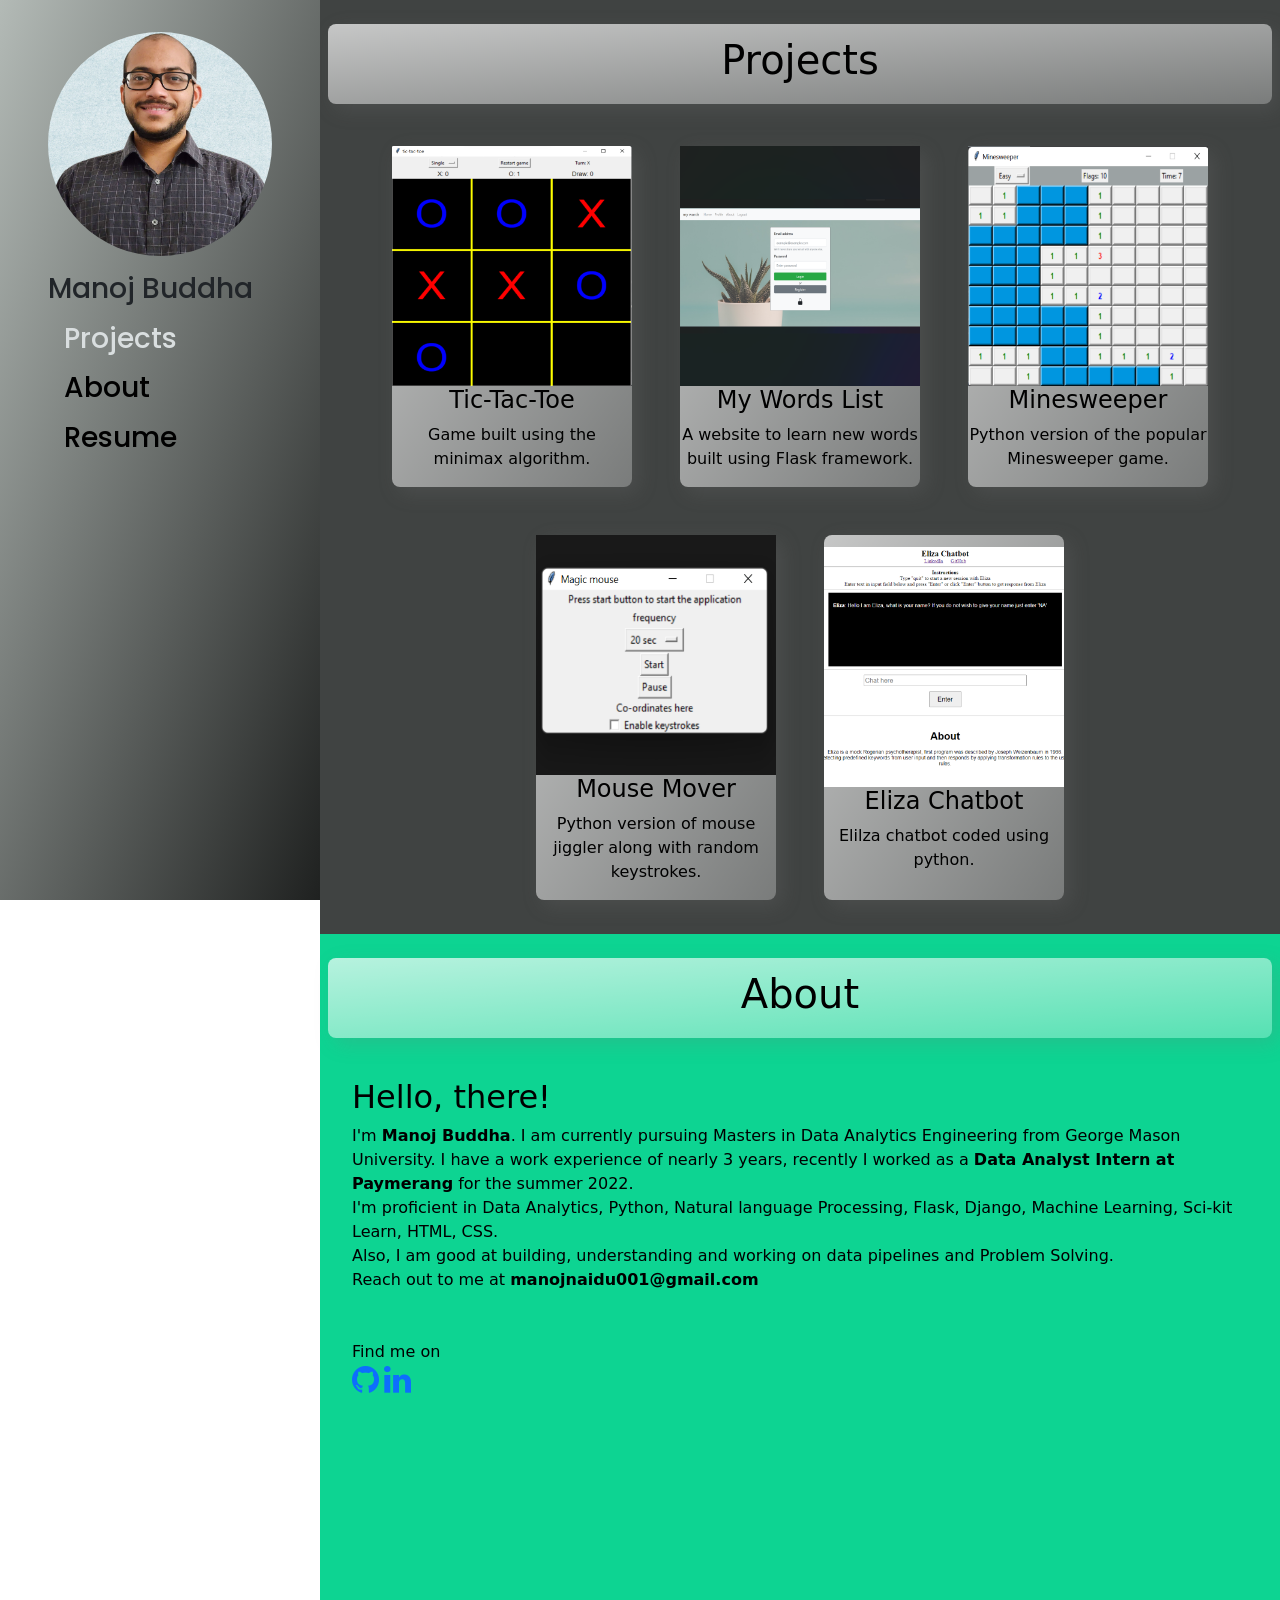
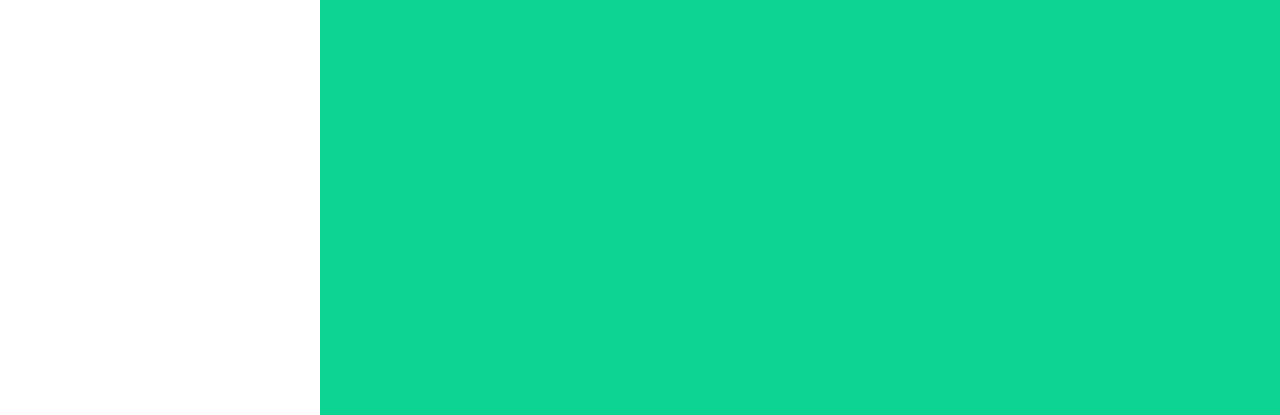
==== index.html @ 55d504f5 "Update index.html" ====
<!doctype html>
<html lang="en">
  <head>
    <title>Manoj Buddha</title>
    <meta charset="utf-8">
    <meta name="viewport" content="width=device-width, initial-scale=1">

    <link rel="preconnect" href="https://fonts.gstatic.com">
    <link href="https://fonts.googleapis.com/css2?family=Poppins:wght@400;500;600&display=swap" rel="stylesheet">
    <link rel="stylesheet" href="https://stackpath.bootstrapcdn.com/font-awesome/4.7.0/css/font-awesome.min.css">



    <!-- Bootstrap CSS -->
    <link href="https://cdn.jsdelivr.net/npm/bootstrap@5.1.3/dist/css/bootstrap.min.css" rel="stylesheet" integrity="sha384-1BmE4kWBq78iYhFldvKuhfTAU6auU8tT94WrHftjDbrCEXSU1oBoqyl2QvZ6jIW3" crossorigin="anonymous">
    <!-- Option 1: Bootstrap Bundle with Popper -->
    <script src="https://cdn.jsdelivr.net/npm/bootstrap@5.1.3/dist/js/bootstrap.bundle.min.js" integrity="sha384-ka7Sk0Gln4gmtz2MlQnikT1wXgYsOg+OMhuP+IlRH9sENBO0LRn5q+8nbTov4+1p" crossorigin="anonymous"></script>
    <link rel="stylesheet" href="style.css">
  </head>
  <body>
    <main>
      

      <div class="user" >

        <ul class="nav flex-column">
          <li class="nav-item">
            <img src="avatar.jpg" alt="avatar">
          </li>
          <h3 class="username">Manoj Buddha</h3>
          <div class="subtitle"></div>

          <li class="nav-item" >
            <a href="#projects"> <h3 class="link active" name="projects">Projects</h3> </a>

          </li>
          <li class="nav-item">
            <a href="#about"><h3 class="link" name="about">About</h3></a>
          </li>
          <li class="nav-item">
            <a href="https://drive.google.com/file/d/124PFzg-_ZNZypRws56PzIjDHzINqFjp-/view?usp=sharing" target="_blank"><h3 class="link" name="resume">Resume</h3></a>
          </li>
        </ul>

          
      </div>


      <div class="info" id="projects">
        <br>
        <div class="heading">
          <h1>Projects</h1>
        </div>
  
        <div class="left">
        <a href="https://github.com/manojbuddha/tic-tac-toe-using-minimax-and-python-tkinter" target="_blank" class="project">
          <img src="tictactoe1.png" class="card-img-top" alt="Tic-Tac-Toe">
          <h4>Tic-Tac-Toe</h4>
          <p>Game built using the minimax algorithm.</p>
          
          
        </a>
        
        <a href="https://mywordslist.pythonanywhere.com/" target="_blank" class="project">
          <img src="mywordslist1.png" class="card-img-top" alt="Tic-Tac-Toe">
          <h4>My Words List</h4>
          <p>A website to learn new words built using Flask framework.</p>
        </a>
        <a href="https://github.com/manojbuddha/minesweeper-using-tkinter" target="_blank" class="project">

          <img src="minesweeper1.png" class="card-img-top" alt="Tic-Tac-Toe">
          <h4>Minesweeper</h4>
          <p>Python version of the popular Minesweeper game.</p>
        </a>
        <a href="https://github.com/manojbuddha/Mousemover" target="_blank" class="project">

          <img src="mousemover1.png" class="card-img-top" alt="Tic-Tac-Toe">
          <h4>Mouse Mover</h4>
          <p>Python version of mouse jiggler along with random keystrokes.</p>
        </a>

        <a href="https://elizachatbot.pythonanywhere.com/" target="_blank" class="project">

          <img src="elizachatbot1.png" class="card-img-top" alt="Tic-Tac-Toe">
          <h4>Eliza Chatbot</h4>
          <p>Elilza chatbot coded using python.</p>
        </a>
        </div>
      </div>

      <div class="about" id="about">
        <br>
        <div class="heading">
          <h1>About</h1>
        </div>

        <div class="tile">

        <h2 class="greeting">Hello, there!</h2>
        <div class="intro">
          I'm <strong class="name">Manoj Buddha</strong>. I am currently pursuing Masters in Data Analytics Engineering from George Mason University. I have a work experience of nearly 3 years, recently I worked as a <strong>Data Analyst Intern at Paymerang</strong> for the summer 2022.
        </div>
        <div class="moreInfo">
          I'm proficient in Data Analytics, Python, Natural language Processing, Flask, Django, Machine Learning, Sci-kit Learn, HTML, CSS.
        </div>
        <div class="moreInfo">
          Also, I am good at building, understanding and working on data pipelines and Problem Solving.
        </div>
        <div class="contact">
          <div class="mail">
            Reach out to me at <strong>manojnaidu001@gmail.com</strong>
          </div>
          <br>
          <br>
          <div class="findme">
            <div>Find me on</div>
            <div class="social">
              <a href="https://github.com/manojbuddha" target="_blank"><i class="fa fa-github fa-2x"></i></a>
              <a href="https://www.linkedin.com/in/manoj-buddha" target="_blank"><i class="fa fa-linkedin fa-2x"></i></a>
            </div>
          </div>
        </div>
        <div class="extra">
        </div>
      </div>
      </div> 
      

    </main>
    <script src="app.js"></script>
  </body>
  
</html>
---- style.css ----
* {
  margin: 0;
  padding: 0;
  box-sizing: border-box;
  }

.main {
  width: 100%;
  float: right;
  
}

html {
  scroll-behavior: smooth;
}

a{

text-decoration: none;
}

.user {
  float: left;
  top: 0%;
  background: linear-gradient(to left top,  #1f2120, #b3bab6);
  min-height: 100vh;
  padding: 1rem 0;
  display:flex;
  flex-direction: column;
  padding: 1rem;
  align-items: center;
  font-family: poppins, sans-serif;
  width: 25%;
  position: fixed;
  
}


.project {

  text-align: center;
  background: linear-gradient(to right bottom, rgba(255,255,255,0.7), rgba(255,255,255,0.3));
  box-shadow: 6px 6px 20px rgba(122, 122, 122, 0.212);
  margin: 1.5rem;
  display: flex;
  align-items: center;
  justify-content: center;
  flex-direction: column;
  border-radius: 0.5rem;
  height: auto;
  width: 15rem;
  min-width: 200px;
  color: #000;
  text-decoration: none;
}

.project:hover {
  transform: scale(1.05);
}


h4 {
  align-items: center;
}


.left {

  display:flex;
  flex-wrap: wrap;
  padding: 10px;
  margin-top: 0%;
  justify-content: center;
  height: 50%;
}

.info {
  float: right;
  display:flex;
  min-height: 100vh;
  flex-direction: row;
  width: 75%;
  background-color: #404342;
  
  flex-wrap: wrap;
}

.user img {
  height: 14rem;
  width: 14rem;
  justify-content: flex-start;
  border-radius: 50%;
  margin-bottom: 1rem;
  margin-top: 1rem;
}

.links {

  display: flex;
  align-items: center;
  flex-direction: column;
  justify-content: center;
}

.link {
  font-size: 25;
  width: 100%;
  color: black;
  padding: 0rem 1rem;
  margin: 0.5rem 0rem;
  cursor: pointer;
  align-items: center;
  border-radius: 0.1rem;
  justify-content: center;
}

.link:hover {
  transform: scale(1.05);
}

.link:hover {
  opacity: 0.5;
}

.link.active {
  color: rgb(217, 222, 223);
} 

.heading{
  text-align: center;
  
  background: linear-gradient(to right bottom, rgba(255,255,255,0.7), rgba(255,255,255,0.3));
  box-shadow: 6px 6px 20px rgba(122, 122, 122, 0.212);
  margin: 0.5rem;
  display: flex;
  align-items: center;
  justify-content: center;
  
  border-radius: 0.5rem;
  height: 5rem;
  width: 100%;
  min-width: 200px;
  color: #000;
  text-decoration: none;
  margin-top: 0%;
}

.tile {
  text-align: left;

  margin: 2rem;
   
  
  color: #000;
  text-decoration: none;
}

.about {
  float: right;
  display:flex;
  min-height: 50vh;
  flex-direction: row;
  width: 75%;
  background-color: #0dd492;

  flex-wrap: wrap;
}

.extra {
  float: right;
  display:flex;
  min-height: 26vh;
  flex-direction: row;
  width: 75%;
  background-color: #0dd492;

  flex-wrap: wrap;
}
.social i:hover {
  transform: scale(1.2);
}

@media only screen and (min-height: 600px) {
  .extra {

    min-height: 65vh;
      
  }

}



@media (max-width: 950px) {

  .user {
    float: none;
    position: sticky;


    top: 0%;
    background: linear-gradient(to left top,  #1f2120, #b3bab6);
    min-height: 10vh;
    padding: 1rem 0;
    display:flex;
    flex-direction: column;
    padding: 1rem;
    align-items: center;
    font-family: poppins, sans-serif;
    width: 100%;

  }
  .info {
    padding-top: 100px;
    float:none;
    position: relative;


    display:flex;
    min-height: 100vh;
    flex-direction: row;
    width: 100%;
    background-color: #404342;
    
    flex-wrap: wrap;
  }
  .about {
      float:none;
      position: relative;

      display:flex;
      min-height: 50vh;
      flex-direction: row;
      width: 100%;
      background-color: #0dd492;
    
      flex-wrap: wrap;
  }

  
.main {
  top: 20%;
  width: 100%;
  float: right;
  
}
}
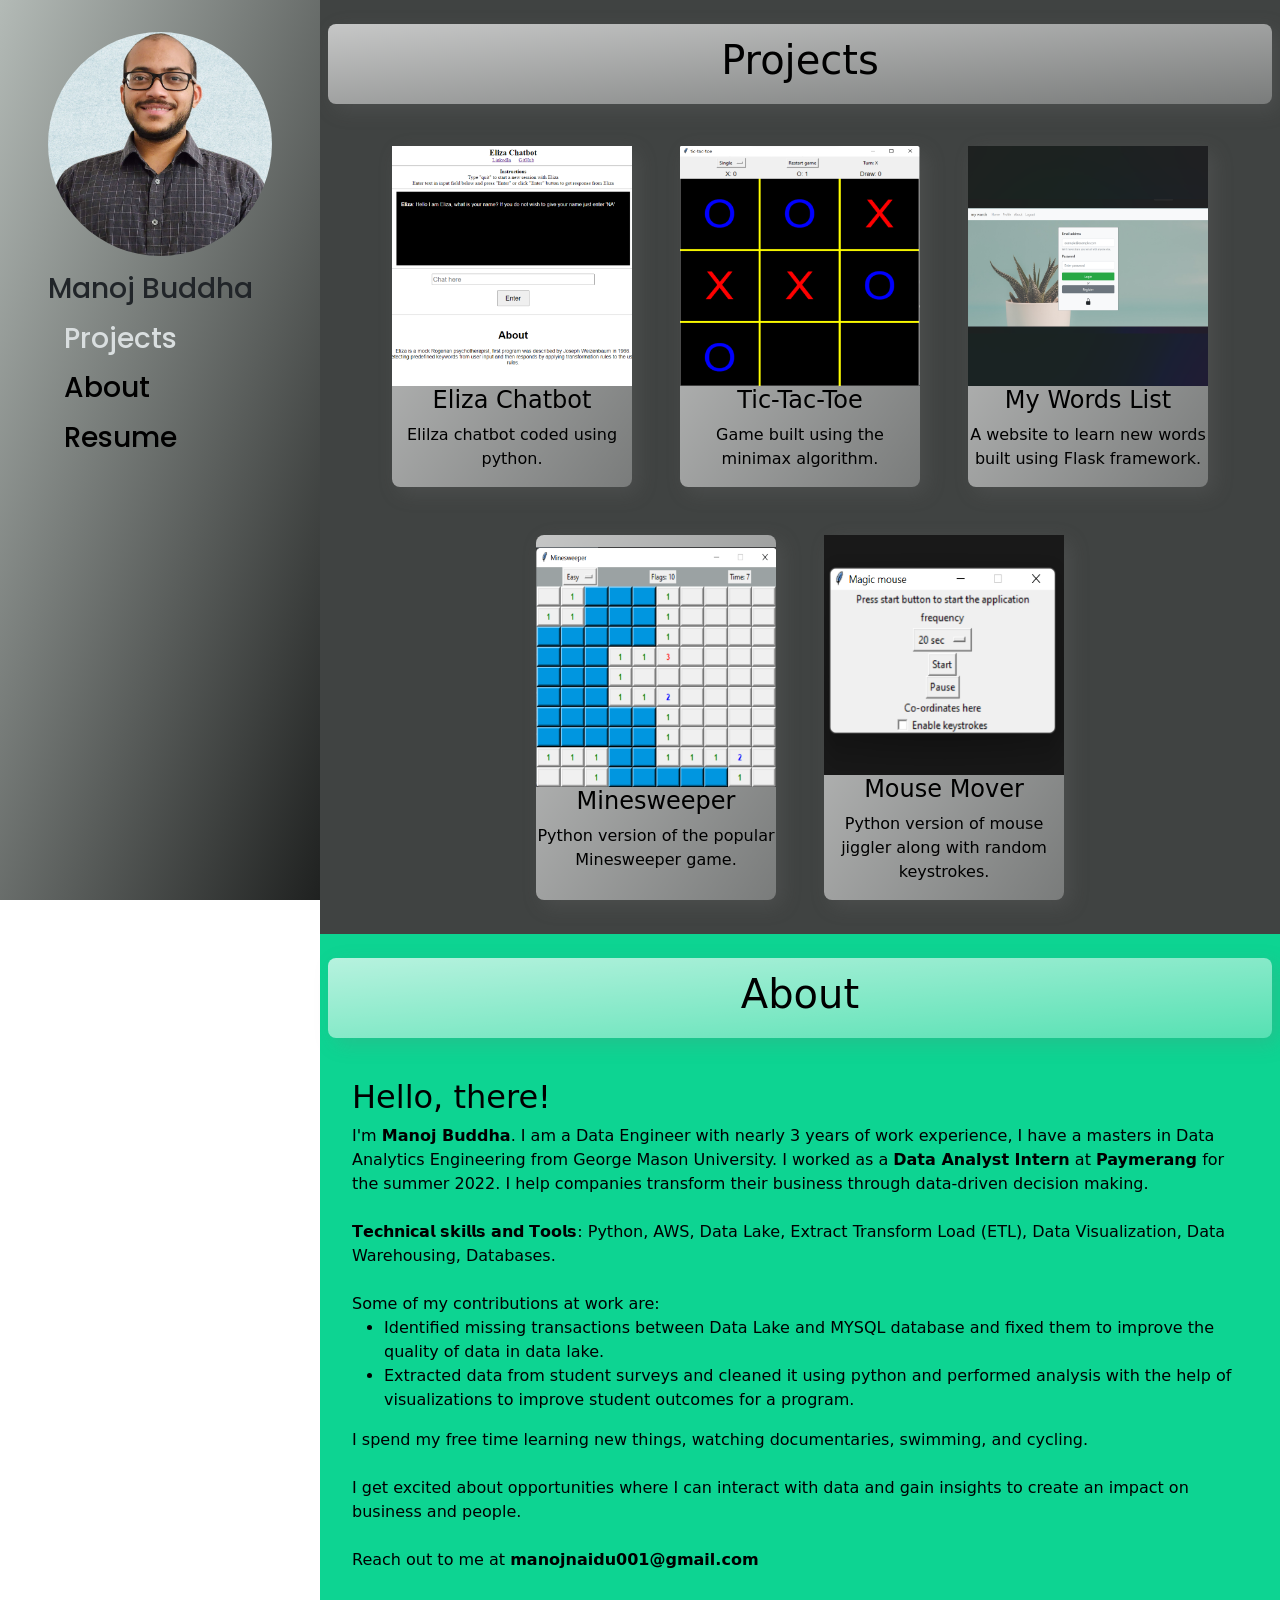
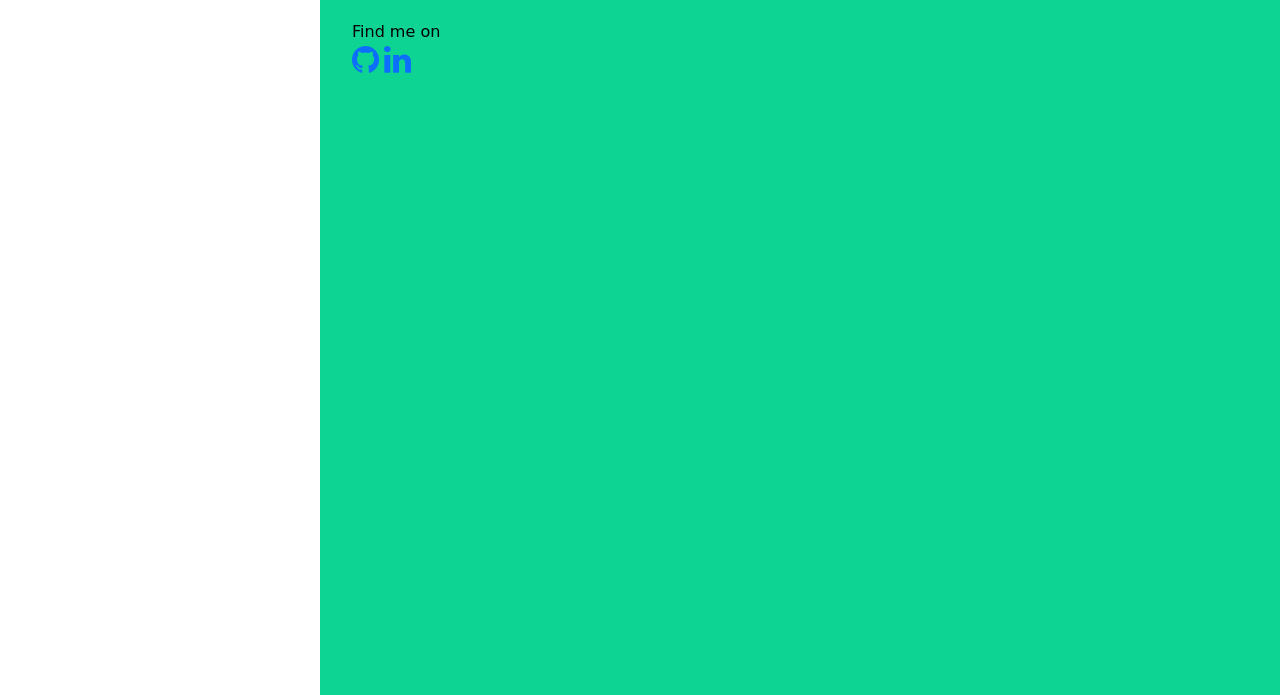
==== commit 066398ab: "Changes in about section" ====
--- a/index.html
+++ b/index.html
@@ -38,7 +38,7 @@
             <a href="#about"><h3 class="link" name="about">About</h3></a>
           </li>
           <li class="nav-item">
-            <a href="https://drive.google.com/file/d/124PFzg-_ZNZypRws56PzIjDHzINqFjp-/view?usp=sharing" target="_blank"><h3 class="link" name="resume">Resume</h3></a>
+            <a href="https://drive.google.com/file/d/1Ddr2Ic1hYQpEdYEy4AD612TrBAZFrdj7/view?usp=sharing" target="_blank"><h3 class="link" name="resume">Resume</h3></a>
           </li>
         </ul>
 
@@ -53,6 +53,14 @@
         </div>
   
         <div class="left">
+
+        <a href="https://elizachatbot.pythonanywhere.com/" target="_blank" class="project">
+
+          <img src="elizachatbot1.png" class="card-img-top" alt="Tic-Tac-Toe">
+          <h4>Eliza Chatbot</h4>
+          <p>Elilza chatbot coded using python.</p>
+        </a>
+
         <a href="https://github.com/manojbuddha/tic-tac-toe-using-minimax-and-python-tkinter" target="_blank" class="project">
           <img src="tictactoe1.png" class="card-img-top" alt="Tic-Tac-Toe">
           <h4>Tic-Tac-Toe</h4>
@@ -79,12 +87,7 @@
           <p>Python version of mouse jiggler along with random keystrokes.</p>
         </a>
 
-        <a href="https://elizachatbot.pythonanywhere.com/" target="_blank" class="project">
 
-          <img src="elizachatbot1.png" class="card-img-top" alt="Tic-Tac-Toe">
-          <h4>Eliza Chatbot</h4>
-          <p>Elilza chatbot coded using python.</p>
-        </a>
         </div>
       </div>
 
@@ -98,13 +101,26 @@
 
         <h2 class="greeting">Hello, there!</h2>
         <div class="intro">
-          I'm <strong class="name">Manoj Buddha</strong>. I am currently pursuing Masters in Data Analytics Engineering from George Mason University. I have a work experience of nearly 3 years, recently I worked as a <strong>Data Analyst Intern at Paymerang</strong> for the summer 2022.
+          I'm <strong class="name">Manoj Buddha</strong>. I am a Data Engineer with nearly 3 years of work experience, I have a masters in Data Analytics Engineering from George Mason University. I worked as a <strong>Data Analyst Intern</strong> at <strong>Paymerang</strong> for the summer 2022. I help companies transform their business through data-driven decision making.
+        </div>
+<br>
+        <div class="moreInfo">
+𝗧𝗲𝗰𝗵𝗻𝗶𝗰𝗮𝗹 𝘀𝗸𝗶𝗹𝗹𝘀 𝗮𝗻𝗱 𝗧𝗼𝗼𝗹𝘀: Python, AWS, Data Lake, Extract Transform Load (ETL), Data Visualization, Data Warehousing, Databases.
         </div>
         <div class="moreInfo">
-          I'm proficient in Data Analytics, Python, Natural language Processing, Flask, Django, Machine Learning, Sci-kit Learn, HTML, CSS.
-        </div>
-        <div class="moreInfo">
-          Also, I am good at building, understanding and working on data pipelines and Problem Solving.
+<br>
+Some of my contributions at work are:
+<ul>
+<li> Identified missing transactions between Data Lake and MYSQL database and fixed them to improve the quality of data in data lake.</li>
+<li> Extracted data from student surveys and cleaned it using python and performed analysis with the help of visualizations to improve student outcomes for a program.</li>
+</ul>
+
+I spend my free time learning new things, watching documentaries, swimming, and cycling.
+<br>
+<br>
+I get excited about opportunities where I can interact with data and gain insights to create an impact on business and people.
+<br>
+<br>
         </div>
         <div class="contact">
           <div class="mail">
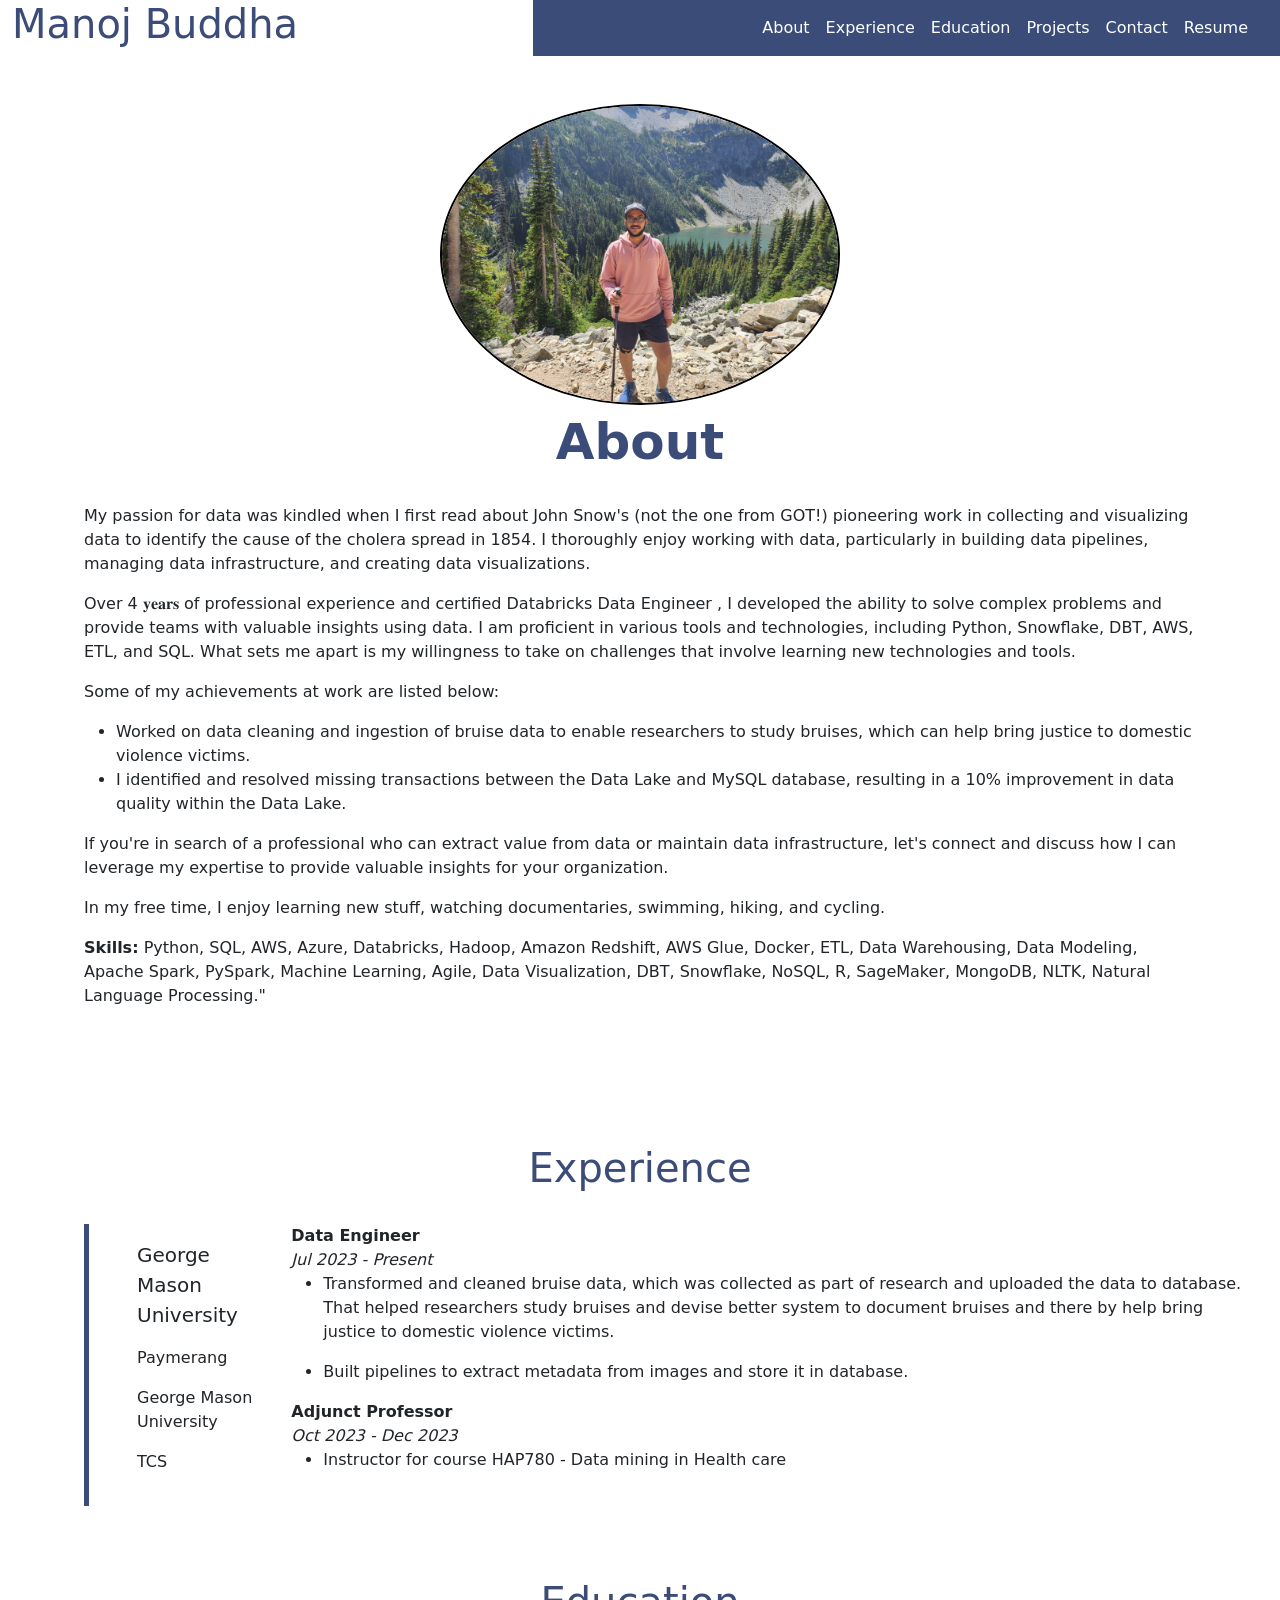
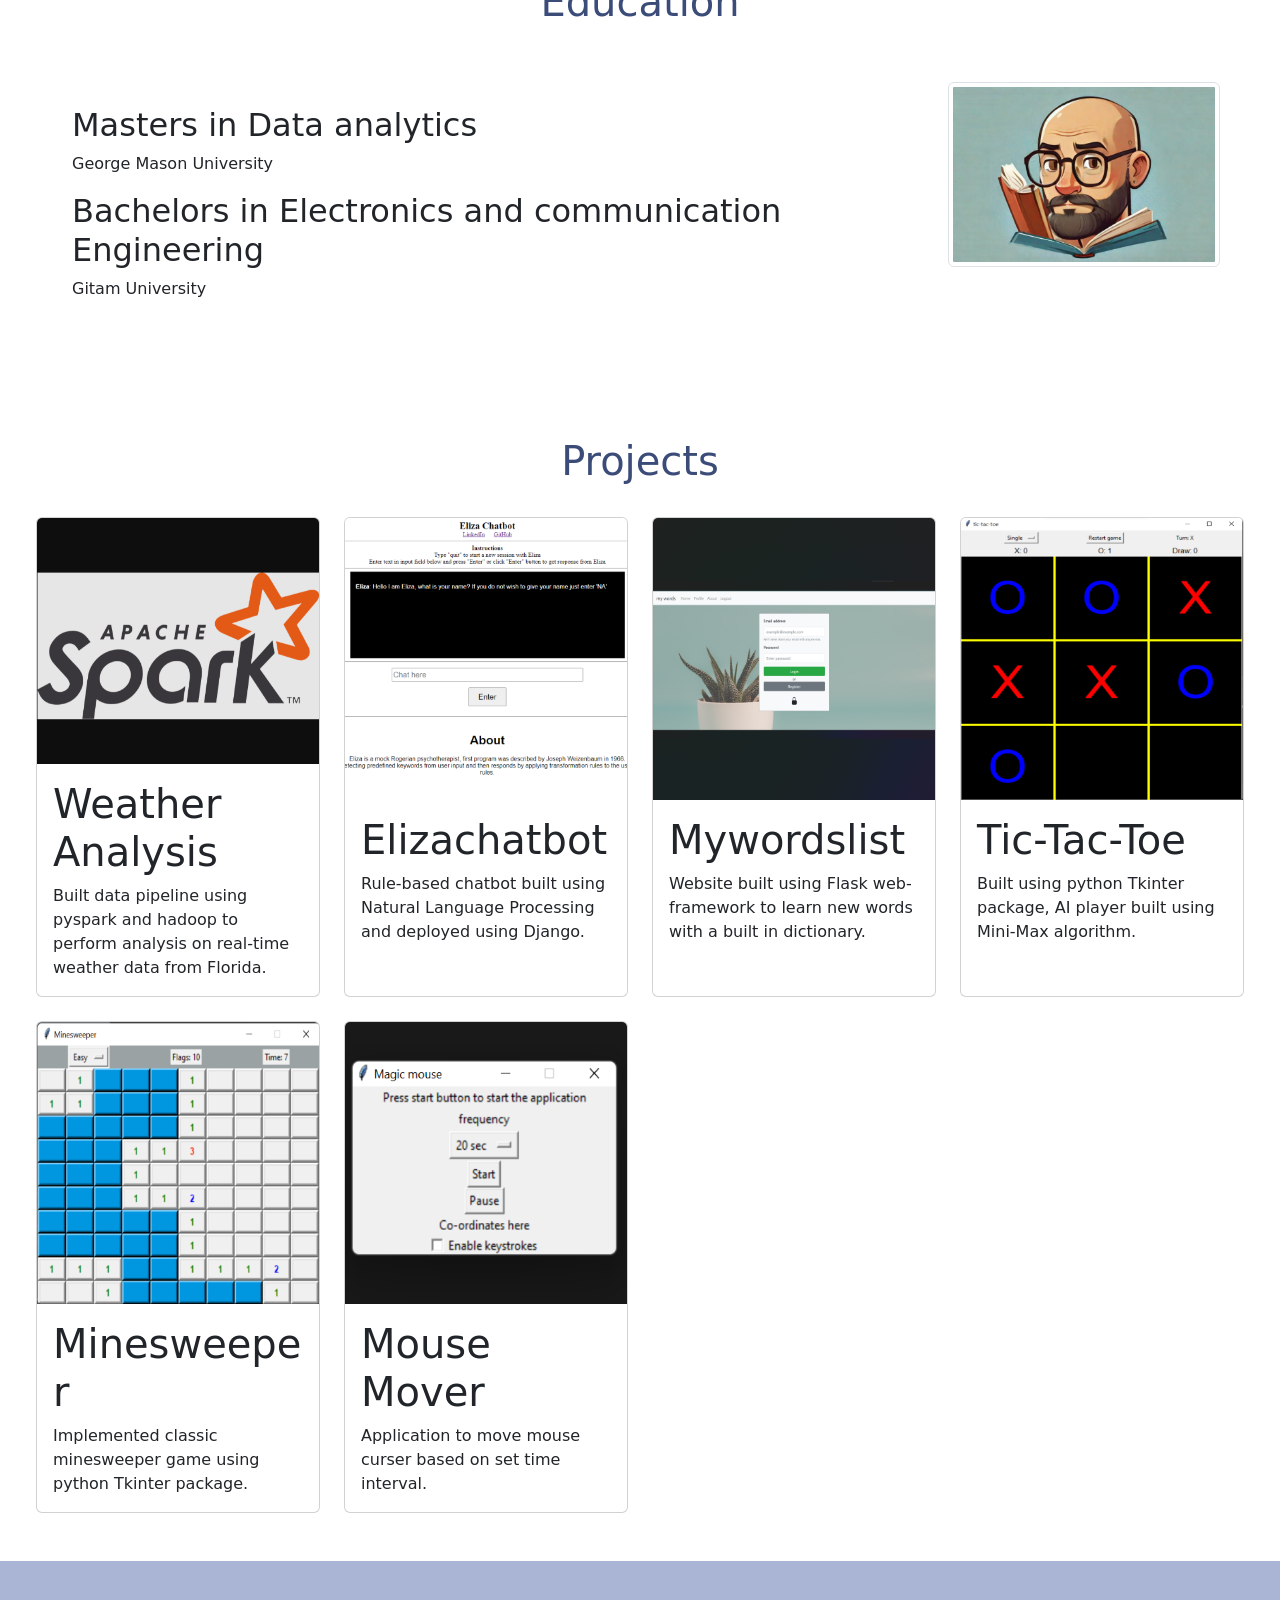
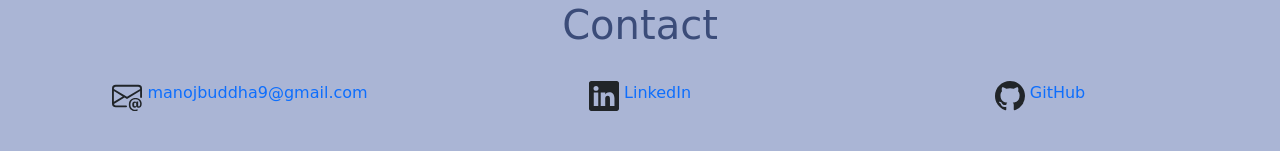
==== commit 5d5bd13c: "New website initial commit" ====
--- a/index.html
+++ b/index.html
@@ -1,149 +1,318 @@
 <!doctype html>
 <html lang="en">
-  <head>
-    <title>Manoj Buddha</title>
+
+<head>
     <meta charset="utf-8">
     <meta name="viewport" content="width=device-width, initial-scale=1">
-
-    <link rel="preconnect" href="https://fonts.gstatic.com">
-    <link href="https://fonts.googleapis.com/css2?family=Poppins:wght@400;500;600&display=swap" rel="stylesheet">
-    <link rel="stylesheet" href="https://stackpath.bootstrapcdn.com/font-awesome/4.7.0/css/font-awesome.min.css">
-
-
-
-    <!-- Bootstrap CSS -->
-    <link href="https://cdn.jsdelivr.net/npm/bootstrap@5.1.3/dist/css/bootstrap.min.css" rel="stylesheet" integrity="sha384-1BmE4kWBq78iYhFldvKuhfTAU6auU8tT94WrHftjDbrCEXSU1oBoqyl2QvZ6jIW3" crossorigin="anonymous">
-    <!-- Option 1: Bootstrap Bundle with Popper -->
-    <script src="https://cdn.jsdelivr.net/npm/bootstrap@5.1.3/dist/js/bootstrap.bundle.min.js" integrity="sha384-ka7Sk0Gln4gmtz2MlQnikT1wXgYsOg+OMhuP+IlRH9sENBO0LRn5q+8nbTov4+1p" crossorigin="anonymous"></script>
-    <link rel="stylesheet" href="style.css">
-  </head>
-  <body>
+    <title>Manoj Buddha</title>
+    <link href="https://cdn.jsdelivr.net/npm/bootstrap@5.3.2/dist/css/bootstrap.min.css" rel="stylesheet"
+        integrity="sha384-T3c6CoIi6uLrA9TneNEoa7RxnatzjcDSCmG1MXxSR1GAsXEV/Dwwykc2MPK8M2HN" crossorigin="anonymous">
+    <link rel="stylesheet" href="./index.css">
+</head>
+
+<body>
+    <header class="sticky-top">
+        <div class="container-fluid">
+            <div class="row">
+                <div class="col-5 header-name header-bg">
+                    <h1>Manoj Buddha</h1>
+                </div>
+                <div class="col-7 navbar-bg d-flex justify-content-end">
+                    <nav class="navbar navbar-expand-lg">
+                        <div class="container-fluid">
+                            <button class="navbar-toggler ms-auto" type="button" data-bs-toggle="collapse"
+                                data-bs-target="#navbarNav" aria-controls="navbarNav" aria-expanded="false"
+                                aria-label="Toggle navigation">
+                                <span class="navbar-toggler-icon"></span>
+                            </button>
+                            <div class="collapse navbar-collapse" id="navbarNav">
+                                <ul class="navbar-nav">
+                                    <li class="nav-item">
+                                        <a class="nav-link" href="#about">About</a>
+                                    </li>
+                                    <li class="nav-item">
+                                        <a class="nav-link" href="#experience">Experience</a>
+                                    </li>
+                                    <li class="nav-item">
+                                        <a class="nav-link" href="#education">Education</a>
+                                    </li>
+                                    <li class="nav-item">
+                                        <a class="nav-link" href="#projects">Projects</a>
+                                    </li>
+                                    <li class="nav-item">
+                                        <a class="nav-link" href="#contact">Contact</a>
+                                    </li>
+                                    <li class="nav-item">
+                                        <a class="nav-link" id="resume">Resume</a>
+                                    </li>
+                                </ul>
+                            </div>
+                        </div>
+                    </nav>
+                </div>
+            </div>
+        </div>
+    </header>
     <main>
-      
-
-      <div class="user" >
-
-        <ul class="nav flex-column">
-          <li class="nav-item">
-            <img src="avatar.jpg" alt="avatar">
-          </li>
-          <h3 class="username">Manoj Buddha</h3>
-          <div class="subtitle"></div>
-
-          <li class="nav-item" >
-            <a href="#projects"> <h3 class="link active" name="projects">Projects</h3> </a>
-
-          </li>
-          <li class="nav-item">
-            <a href="#about"><h3 class="link" name="about">About</h3></a>
-          </li>
-          <li class="nav-item">
-            <a href="https://drive.google.com/file/d/1Ddr2Ic1hYQpEdYEy4AD612TrBAZFrdj7/view?usp=sharing" target="_blank"><h3 class="link" name="resume">Resume</h3></a>
-          </li>
-        </ul>
-
-          
-      </div>
-
-
-      <div class="info" id="projects">
-        <br>
-        <div class="heading">
-          <h1>Projects</h1>
+        <section id="about" class="p-4">
+            <div class="container-fluid">
+                <div class="row p-4 ">
+                    <div class="card  avatar d-flex justify-content-center align-items-center">
+                        <img src="./Images/avatar.jpg" class="card-img-top" alt="my Portfolio">
+                    </div>
+                    <div class="row-12 id-heading">About</div>
+                    <div class="col-md-12 hero-image d-flex justify-content-center align-items-center">
+
+                        <div class="row-12 p-4 justify-content-center">
+
+                            <p>My passion for data was kindled when I first read about John Snow's (not the one from
+                                GOT!) pioneering work in collecting and visualizing data to identify the cause of the
+                                cholera spread in 1854. I thoroughly enjoy working with data, particularly in building
+                                data pipelines, managing data infrastructure, and creating data visualizations.</p>
+                            
+                            <p>Over 4 𝐲𝐞𝐚𝐫𝐬 of professional experience and certified Databricks Data Engineer , I developed the ability to solve
+                                complex problems and provide teams with valuable insights using data. I am proficient in
+                                various tools and technologies, including Python, Snowflake, DBT, AWS, ETL, and SQL.
+                                What sets me apart is my willingness to take on challenges that involve learning new
+                                technologies and tools.</p>                           
+                            <p>Some of my achievements at work are listed below:</p>
+                            <ul>
+                                <li>Worked on data cleaning and ingestion of bruise data to enable researchers to study
+                                    bruises, which can help bring justice to domestic violence victims.</li>
+                                <li>I identified and resolved missing transactions between the Data Lake and MySQL
+                                    database, resulting in a 10% improvement in data quality within the Data Lake.</li>
+                            </ul>
+                            <p>If you're in search of a professional who can extract value from data or maintain data
+                                infrastructure, let's connect and discuss how I can leverage my expertise to provide
+                                valuable insights for your organization.</p>
+                            
+                            <p>In my free time, I enjoy learning new stuff, watching documentaries, swimming, hiking, and
+                                cycling.</p>
+                            
+                            <p>
+                                <strong>Skills:</strong> Python, SQL, AWS, Azure, Databricks, Hadoop, Amazon Redshift, AWS Glue, Docker,
+                                ETL, Data Warehousing, Data Modeling, Apache Spark, PySpark, Machine Learning, Agile, Data
+                                Visualization, DBT, Snowflake, NoSQL, R, SageMaker, MongoDB, NLTK, Natural Language
+                                Processing."
+                            </p>
+
+
+                        </div>
+                    </div>
+
+                </div>
+        </section>
+        <section id="experience" class="p-4">
+            <div class="container-fluid">
+                <div class="row id-heading p-4">
+                    <h1>Experience</h1>
+                </div>
+                <div class="row p-6 ms-5">
+                    <div class="col-2 experience-nav p-2">
+                        <ul>
+                            <li id="gmu2" class="p-2"><a>George Mason University</a></li>
+                            <li id="intern" class="p-2"><a>Paymerang</a></li>
+                            <li id="gmu1" class="p-2"><a>George Mason University</a></li>
+                            <li id="tcs" class="p-2"><a>TCS</a></li>
+                        </ul>
+                    </div>
+                    <div class="col-10">
+                        <div class="info-gmu2" id="experience-info-gmu2">
+                            <strong>Data Engineer</strong><br>
+                            <i>Jul 2023 - Present</i><br>
+                            <ul>
+                                <li>
+                                    <p>Transformed and cleaned bruise data, which was collected as part of research and uploaded
+                                        the data to database. That helped researchers study bruises and devise better system to
+                                        document bruises and there by help bring justice to domestic violence victims.</p>
+                                </li>
+                            </ul>
+                            <ul>
+                                <li>
+                                    <p>Built pipelines to extract metadata from images and store it in database.</p>
+                                </li>
+                            </ul>
+                            <strong>Adjunct Professor</strong><br>
+                            <i>Oct 2023 - Dec 2023</i><br>
+                            <ul>
+                                <li>
+                                    <p>Instructor for course HAP780 - Data mining in Health care</p>
+                                </li>
+                            </ul>
+                        </div>
+                        <div class="info-intern" id="experience-info-intern">
+                            <strong>Data Engineer Intern</strong><br>
+                            <i>Jun 2022 - Aug 2022</i><br>
+                            <ul>
+                                <li>
+                                    <p>Got hands-on experience with data lakes and data visualization tools like AWS QuickSight.
+                                    </p>
+                                </li>
+                                <li>
+                                    <p>Analyzed how data is moved between different tools in a data pipeline and how data
+                                        modeling concepts are applied to database that stores financial transactions.</p>
+                                </li>
+                                <li>
+                                    <p>Regularly interacted with various teams and translated the teams requirements to business
+                                        solutions.</p>
+                                </li>
+                            </ul>
+                        </div>
+                        <div class="info-gmu1" id="experience-info-gmu1">
+                            <strong>Research Assistant</strong><br>
+                            <i>Oct 2018 - 2021</i><br>
+                            <ul>
+                                <li>
+                                    <p>Worked with the Break Through Tech team to clean data from student surveys and transform
+                                        it into a format accepted by salesforce.</p>
+                                </li>
+                                <li>
+                                    <p>Analyzed the data using visualizations and salesforce dashboard and identify ways to
+                                        improve program.</p>
+                                </li>
+                            </ul>
+                        </div>
+                        <div class="info-tcs" id="experience-info-tcs">
+                            <strong>Data Engineer</strong><br>
+                            <i>Oct 2018 - Aug 2021</i><br>
+                            <ul>
+                                <li>
+                                    <p>Collaborated with support teams and identified ways to reduce manual workload for the
+                                        team and develop scripts and tools to save time for the team. Worked on data pipelines
+                                        to integrate data from servers into an application.</p>
+                                </li>
+                                <li>
+                                    <p>Worked on data pipelines to integrate data from servers into an application.</p>
+                                </li>
+                            </ul>
+                        </div>
+                    </div>
+                </div>
+            </div>
+        </section>
+        <section id="education" class="p-4">
+            <div class="container-fluid">
+                <div class="row id-heading p-4">
+                    <h1>Education</h1>
+                </div>
+                <div class="row p-4">
+                    <div class="col-9 p-4">
+                        <h2>Masters in Data analytics</h2>
+                        <p>George Mason University</p>
+                        <h2>Bachelors in Electronics and communication Engineering</h2>
+                        <p>Gitam University</p>
+                    </div>
+                    <div class="col-3 edu-avatar">
+                        <img src="./Images/manojEducationAvatar.jpg" class="img-thumbnail" alt="eduAvatar">
+                    </div>
+                </div>
+
+            </div>
+        </section>
+        <section id="projects" class="p-4">
+            <div class="container-fluid">
+                <div class="row id-heading p-4">
+                    <h1>Projects</h1>
+                </div>
+                <div class="row">
+                    <div class="col-sm-12 col-md-6 col-lg-3 pb-4 d-flex justify-content-center">
+                        <div class="card" style="width: 20rem;">
+                            <img src="./Images/apachespark1.png" class="card-img-top" alt="elizachatbot1">
+                            <div class="card-body">
+                                <h1 class="card-title">Weather Analysis</h1>
+                                <p class="card-text">Built data pipeline using pyspark and hadoop to perform analysis on real-time weather data from Florida.</p>
+                            </div>
+                        </div>
+                    </div>                    
+                    <div class="col-sm-12 col-md-6 col-lg-3 pb-4 d-flex justify-content-center">
+                        <div class="card" style="width: 20rem;">
+                            <img src="./Images/elizachatbot1.png" class="card-img-top" alt="elizachatbot1">
+                            <div class="card-body">
+                                <h1 class="card-title">Elizachatbot</h1>
+                                <p class="card-text">Rule-based chatbot built using Natural Language Processing and deployed using Django.</p>
+                            </div>
+                        </div>
+                    </div>
+                    <div class="col-sm-12 col-md-6 col-lg-3 pb-4 d-flex justify-content-center">
+                        <div class="card" style="width: 20rem;">
+                            <img src="./Images/mywordslist1.png" class="card-img-top" alt="elizachatbot1">
+                            <div class="card-body">
+                                <h1 class="card-title">Mywordslist</h1>
+                                <p class="card-text">Website built using Flask web-framework to learn new words with a built in dictionary.</p>
+                            </div>
+                        </div>
+                    </div>
+                    <div class="col-sm-12 col-md-6 col-lg-3 pb-4 d-flex justify-content-center">
+                        <div class="card" style="width: 20rem;">
+                            <img src="./Images/tictactoe1.png" class="card-img-top" alt="elizachatbot1">
+                            <div class="card-body">
+                                <h1 class="card-title">Tic-Tac-Toe</h1>
+                                <p class="card-text">Built using python Tkinter package, AI player built using Mini-Max algorithm.</p>
+                            </div>
+                        </div>
+                    </div>
+                    <div class="col-sm-12 col-md-6 col-lg-3 pb-4 d-flex justify-content-center">
+                        <div class="card" style="width: 20rem;">
+                            <img src="./Images/minesweeper1.png" class="card-img-top" alt="elizachatbot1">
+                            <div class="card-body">
+                                <h1 class="card-title">Minesweeper</h1>
+                                <p class="card-text">Implemented classic minesweeper game using python Tkinter package.</p>
+                            </div>
+                        </div>
+                    </div>
+                    <div class="col-sm-12 col-md-6 col-lg-3 pb-4 d-flex justify-content-center">
+                        <div class="card" style="width: 20rem;">
+                            <img src="./Images/mousemover1.png" class="card-img-top" alt="elizachatbot1">
+                            <div class="card-body">
+                                <h1 class="card-title">Mouse Mover</h1>
+                                <p class="card-text">Application to move mouse curser based on set time interval.</p>
+                            </div>
+                        </div>
+                    </div>
+                </div>
+            </div>
+        </section>
+    </main>
+    <footer id="contact">
+        <div class="container-fluid">
+            <div class="row id-heading">
+                <h1>Contact</h1>
+            </div>
+            <br>
+            <div class="row contact-card flex-sm-row">
+                <div class="col-xs-12 col-md-4 d-flex justify-content-center">
+                    <svg xmlns="http://www.w3.org/2000/svg" width="30" height="30" fill="currentColor"
+                        class="bi bi-envelope-at" viewBox="0 0 16 16">
+                        <path
+                            d="M2 2a2 2 0 0 0-2 2v8.01A2 2 0 0 0 2 14h5.5a.5.5 0 0 0 0-1H2a1 1 0 0 1-.966-.741l5.64-3.471L8 9.583l7-4.2V8.5a.5.5 0 0 0 1 0V4a2 2 0 0 0-2-2zm3.708 6.208L1 11.105V5.383zM1 4.217V4a1 1 0 0 1 1-1h12a1 1 0 0 1 1 1v.217l-7 4.2z" />
+                        <path
+                            d="M14.247 14.269c1.01 0 1.587-.857 1.587-2.025v-.21C15.834 10.43 14.64 9 12.52 9h-.035C10.42 9 9 10.36 9 12.432v.214C9 14.82 10.438 16 12.358 16h.044c.594 0 1.018-.074 1.237-.175v-.73c-.245.11-.673.18-1.18.18h-.044c-1.334 0-2.571-.788-2.571-2.655v-.157c0-1.657 1.058-2.724 2.64-2.724h.04c1.535 0 2.484 1.05 2.484 2.326v.118c0 .975-.324 1.39-.639 1.39-.232 0-.41-.148-.41-.42v-2.19h-.906v.569h-.03c-.084-.298-.368-.63-.954-.63-.778 0-1.259.555-1.259 1.4v.528c0 .892.49 1.434 1.26 1.434.471 0 .896-.227 1.014-.643h.043c.118.42.617.648 1.12.648Zm-2.453-1.588v-.227c0-.546.227-.791.573-.791.297 0 .572.192.572.708v.367c0 .573-.253.744-.564.744-.354 0-.581-.215-.581-.8Z" />
+                    </svg>&nbsp;<a style="text-decoration: none;" href="mailto: manojbuddha9@gmail.com"
+                        target="_blank">manojbuddha9@gmail.com</a>
+                </div>
+                <div class="col-xs-12 col-md-4 d-flex justify-content-center">
+                    <svg xmlns="http://www.w3.org/2000/svg" width="30" height="30" fill="currentColor"
+                        class="bi bi-linkedin" viewBox="0 0 16 16">
+                        <path
+                            d="M0 1.146C0 .513.526 0 1.175 0h13.65C15.474 0 16 .513 16 1.146v13.708c0 .633-.526 1.146-1.175 1.146H1.175C.526 16 0 15.487 0 14.854V1.146zm4.943 12.248V6.169H2.542v7.225h2.401m-1.2-8.212c.837 0 1.358-.554 1.358-1.248-.015-.709-.52-1.248-1.342-1.248-.822 0-1.359.54-1.359 1.248 0 .694.521 1.248 1.327 1.248h.016zm4.908 8.212V9.359c0-.216.016-.432.08-.586.173-.431.568-.878 1.232-.878.869 0 1.216.662 1.216 1.634v3.865h2.401V9.25c0-2.22-1.184-3.252-2.764-3.252-1.274 0-1.845.7-2.165 1.193v.025h-.016a5.54 5.54 0 0 1 .016-.025V6.169h-2.4c.03.678 0 7.225 0 7.225h2.4" />
+                    </svg>&nbsp;<a style="text-decoration: none;" href="https://www.linkedin.com/in/manoj-buddha"
+                        target="_blank">LinkedIn</a>
+                </div>
+                <div class="col-xs-12 col-md-4 d-flex justify-content-center">
+                    <svg xmlns="http://www.w3.org/2000/svg" width="30" height="30" fill="currentColor"
+                        class="bi bi-github" viewBox="0 0 16 16">
+                        <path
+                            d="M8 0C3.58 0 0 3.58 0 8c0 3.54 2.29 6.53 5.47 7.59.4.07.55-.17.55-.38 0-.19-.01-.82-.01-1.49-2.01.37-2.53-.49-2.69-.94-.09-.23-.48-.94-.82-1.13-.28-.15-.68-.52-.01-.53.63-.01 1.08.58 1.23.82.72 1.21 1.87.87 2.33.66.07-.52.28-.87.51-1.07-1.78-.2-3.64-.89-3.64-3.95 0-.87.31-1.59.82-2.15-.08-.2-.36-1.02.08-2.12 0 0 .67-.21 2.2.82.64-.18 1.32-.27 2-.27.68 0 1.36.09 2 .27 1.53-1.04 2.2-.82 2.2-.82.44 1.1.16 1.92.08 2.12.51.56.82 1.27.82 2.15 0 3.07-1.87 3.75-3.65 3.95.29.25.54.73.54 1.48 0 1.07-.01 1.93-.01 2.2 0 .21.15.46.55.38A8.012 8.012 0 0 0 16 8c0-4.42-3.58-8-8-8" />
+                    </svg>&nbsp;<a style="text-decoration: none;" href="https://github.com/manojbuddha"
+                        target="_blank">GitHub</a>
+                </div>
+            </div>
         </div>
-  
-        <div class="left">
-
-        <a href="https://elizachatbot.pythonanywhere.com/" target="_blank" class="project">
-
-          <img src="elizachatbot1.png" class="card-img-top" alt="Tic-Tac-Toe">
-          <h4>Eliza Chatbot</h4>
-          <p>Elilza chatbot coded using python.</p>
-        </a>
-
-        <a href="https://github.com/manojbuddha/tic-tac-toe-using-minimax-and-python-tkinter" target="_blank" class="project">
-          <img src="tictactoe1.png" class="card-img-top" alt="Tic-Tac-Toe">
-          <h4>Tic-Tac-Toe</h4>
-          <p>Game built using the minimax algorithm.</p>
-          
-          
-        </a>
-        
-        <a href="https://mywordslist.pythonanywhere.com/" target="_blank" class="project">
-          <img src="mywordslist1.png" class="card-img-top" alt="Tic-Tac-Toe">
-          <h4>My Words List</h4>
-          <p>A website to learn new words built using Flask framework.</p>
-        </a>
-        <a href="https://github.com/manojbuddha/minesweeper-using-tkinter" target="_blank" class="project">
-
-          <img src="minesweeper1.png" class="card-img-top" alt="Tic-Tac-Toe">
-          <h4>Minesweeper</h4>
-          <p>Python version of the popular Minesweeper game.</p>
-        </a>
-        <a href="https://github.com/manojbuddha/Mousemover" target="_blank" class="project">
-
-          <img src="mousemover1.png" class="card-img-top" alt="Tic-Tac-Toe">
-          <h4>Mouse Mover</h4>
-          <p>Python version of mouse jiggler along with random keystrokes.</p>
-        </a>
-
-
-        </div>
-      </div>
-
-      <div class="about" id="about">
-        <br>
-        <div class="heading">
-          <h1>About</h1>
-        </div>
-
-        <div class="tile">
-
-        <h2 class="greeting">Hello, there!</h2>
-        <div class="intro">
-          I'm <strong class="name">Manoj Buddha</strong>. I am a Data Engineer with nearly 3 years of work experience, I have a masters in Data Analytics Engineering from George Mason University. I worked as a <strong>Data Analyst Intern</strong> at <strong>Paymerang</strong> for the summer 2022. I help companies transform their business through data-driven decision making.
-        </div>
-<br>
-        <div class="moreInfo">
-𝗧𝗲𝗰𝗵𝗻𝗶𝗰𝗮𝗹 𝘀𝗸𝗶𝗹𝗹𝘀 𝗮𝗻𝗱 𝗧𝗼𝗼𝗹𝘀: Python, AWS, Data Lake, Extract Transform Load (ETL), Data Visualization, Data Warehousing, Databases.
-        </div>
-        <div class="moreInfo">
-<br>
-Some of my contributions at work are:
-<ul>
-<li> Identified missing transactions between Data Lake and MYSQL database and fixed them to improve the quality of data in data lake.</li>
-<li> Extracted data from student surveys and cleaned it using python and performed analysis with the help of visualizations to improve student outcomes for a program.</li>
-</ul>
-
-I spend my free time learning new things, watching documentaries, swimming, and cycling.
-<br>
-<br>
-I get excited about opportunities where I can interact with data and gain insights to create an impact on business and people.
-<br>
-<br>
-        </div>
-        <div class="contact">
-          <div class="mail">
-            Reach out to me at <strong>manojnaidu001@gmail.com</strong>
-          </div>
-          <br>
-          <br>
-          <div class="findme">
-            <div>Find me on</div>
-            <div class="social">
-              <a href="https://github.com/manojbuddha" target="_blank"><i class="fa fa-github fa-2x"></i></a>
-              <a href="https://www.linkedin.com/in/manoj-buddha" target="_blank"><i class="fa fa-linkedin fa-2x"></i></a>
-            </div>
-          </div>
-        </div>
-        <div class="extra">
-        </div>
-      </div>
-      </div> 
-      
-
-    </main>
-    <script src="app.js"></script>
-  </body>
-  
-</html>
+    </footer>
+    <script src="./index.js"></script>
+    <script src="https://cdn.jsdelivr.net/npm/bootstrap@5.3.2/dist/js/bootstrap.bundle.min.js"
+        integrity="sha384-C6RzsynM9kWDrMNeT87bh95OGNyZPhcTNXj1NW7RuBCsyN/o0jlpcV8Qyq46cDfL"
+        crossorigin="anonymous"></script>
+</body>
+
+</html>
--- a/index.css
+++ b/index.css
@@ -0,0 +1,72 @@
+.navbar-bg{
+    background-color: #3B4C79;
+}
+.header-name{
+    color:#3B4C79;
+}
+.header-bg{
+background-color: white;
+}
+.nav-link{
+    color:white;
+}
+.avatar{
+  border:none;
+}
+.avatar > img{
+  width:25rem;
+  border-radius:50%;
+  border:2px solid black;
+}
+.main{
+  text-align: center;
+  margin: 0 auto
+}
+.id-heading{
+    text-align: center;
+    font-size: 50px;
+    font-weight: bold;
+    color:#3B4C79;
+  }
+  .experience-nav{
+    height:auto;
+    border-left:5px solid #3B4C79;
+  }
+  .experience-nav li{
+    list-style-type: none;
+  }
+  .experience-nav a:hover{
+    cursor: pointer;
+    color:#3B4C79;
+  }
+  .experience-info{
+    width:70%;
+    height:auto;
+    text-align:justify;
+    padding:20px;
+  }
+  .info-tcs{
+    display: block;
+  }
+  .info-gmu1{
+    display: none;
+  }
+  .info-gmu2{
+    display: none;
+  }
+  .info-intern{
+    display: none;
+  }    
+  .edu-avatar{
+    object-fit: contain;
+  }
+  footer{
+    background-color: #aab5d5;
+    width:100%;
+    height:auto;
+    display: flex;
+    justify-content: center;
+    flex-direction:column;
+    padding:40px;
+  }
+ 
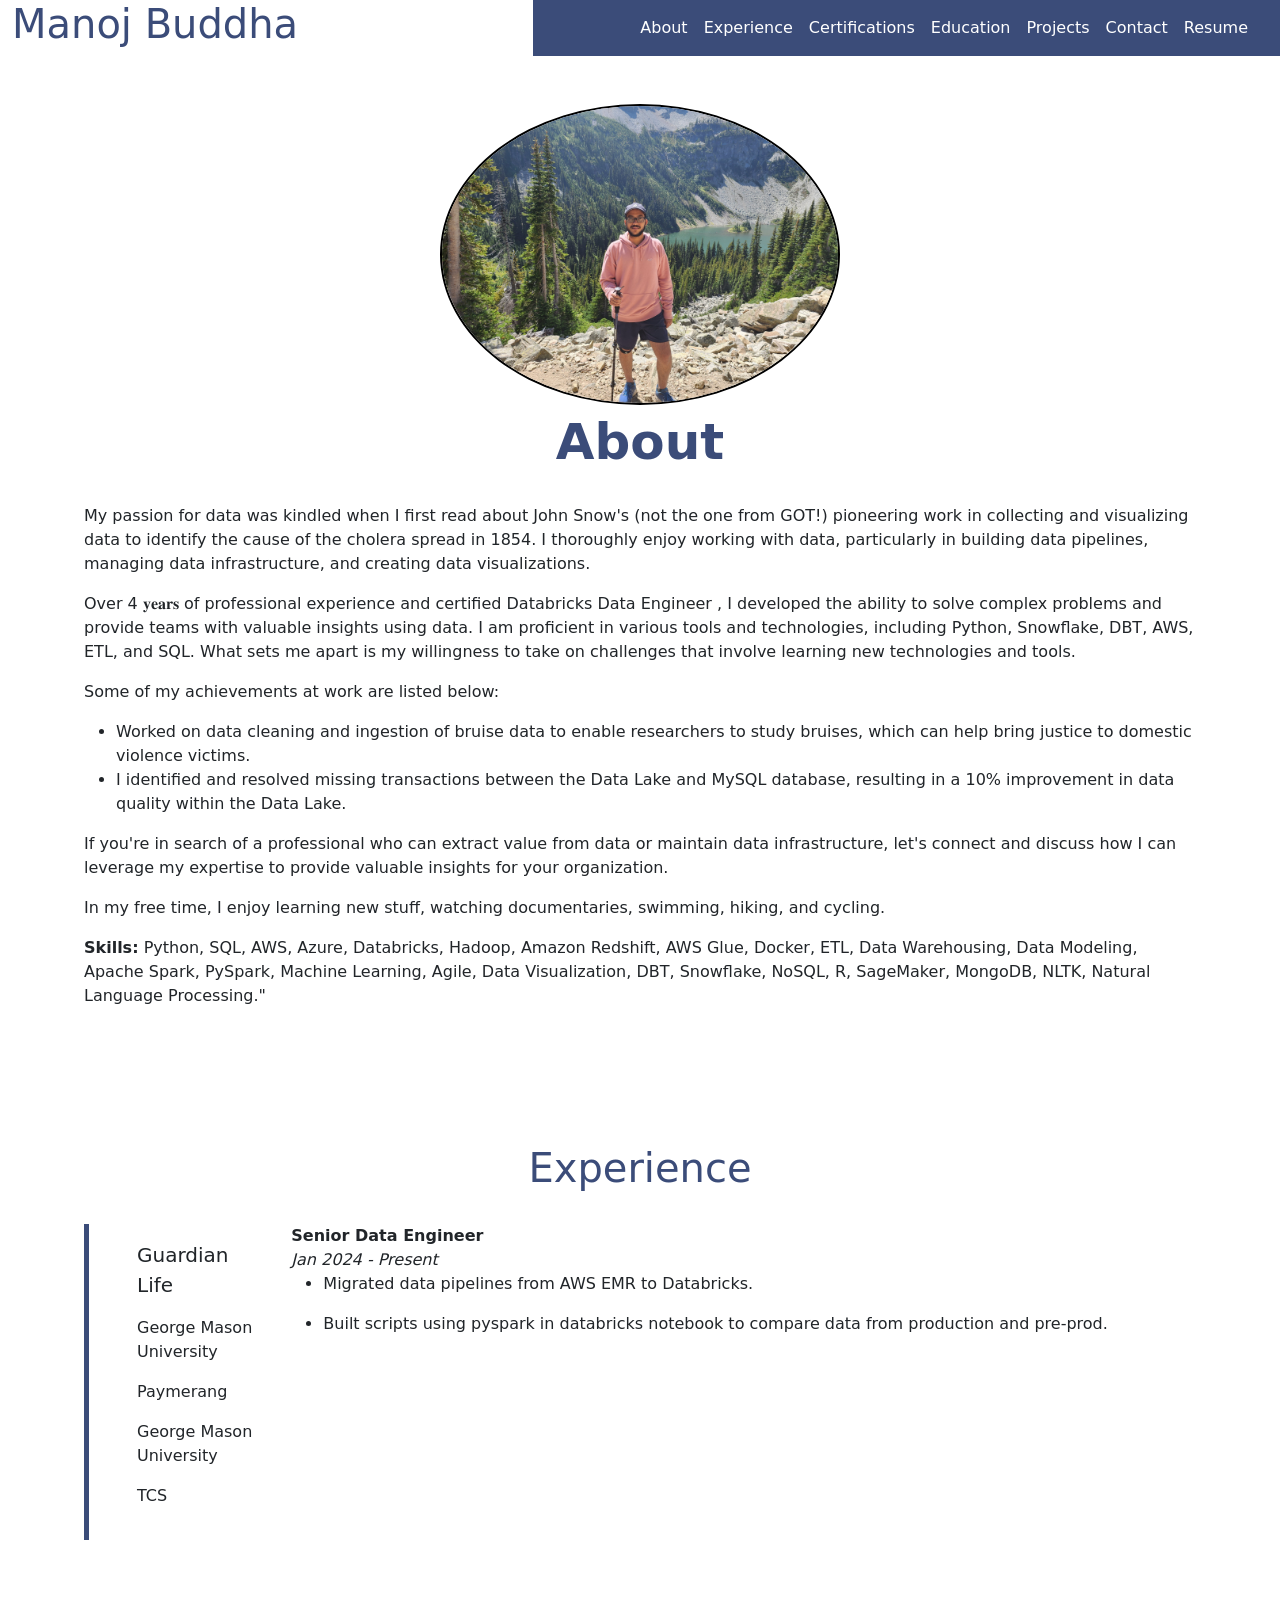
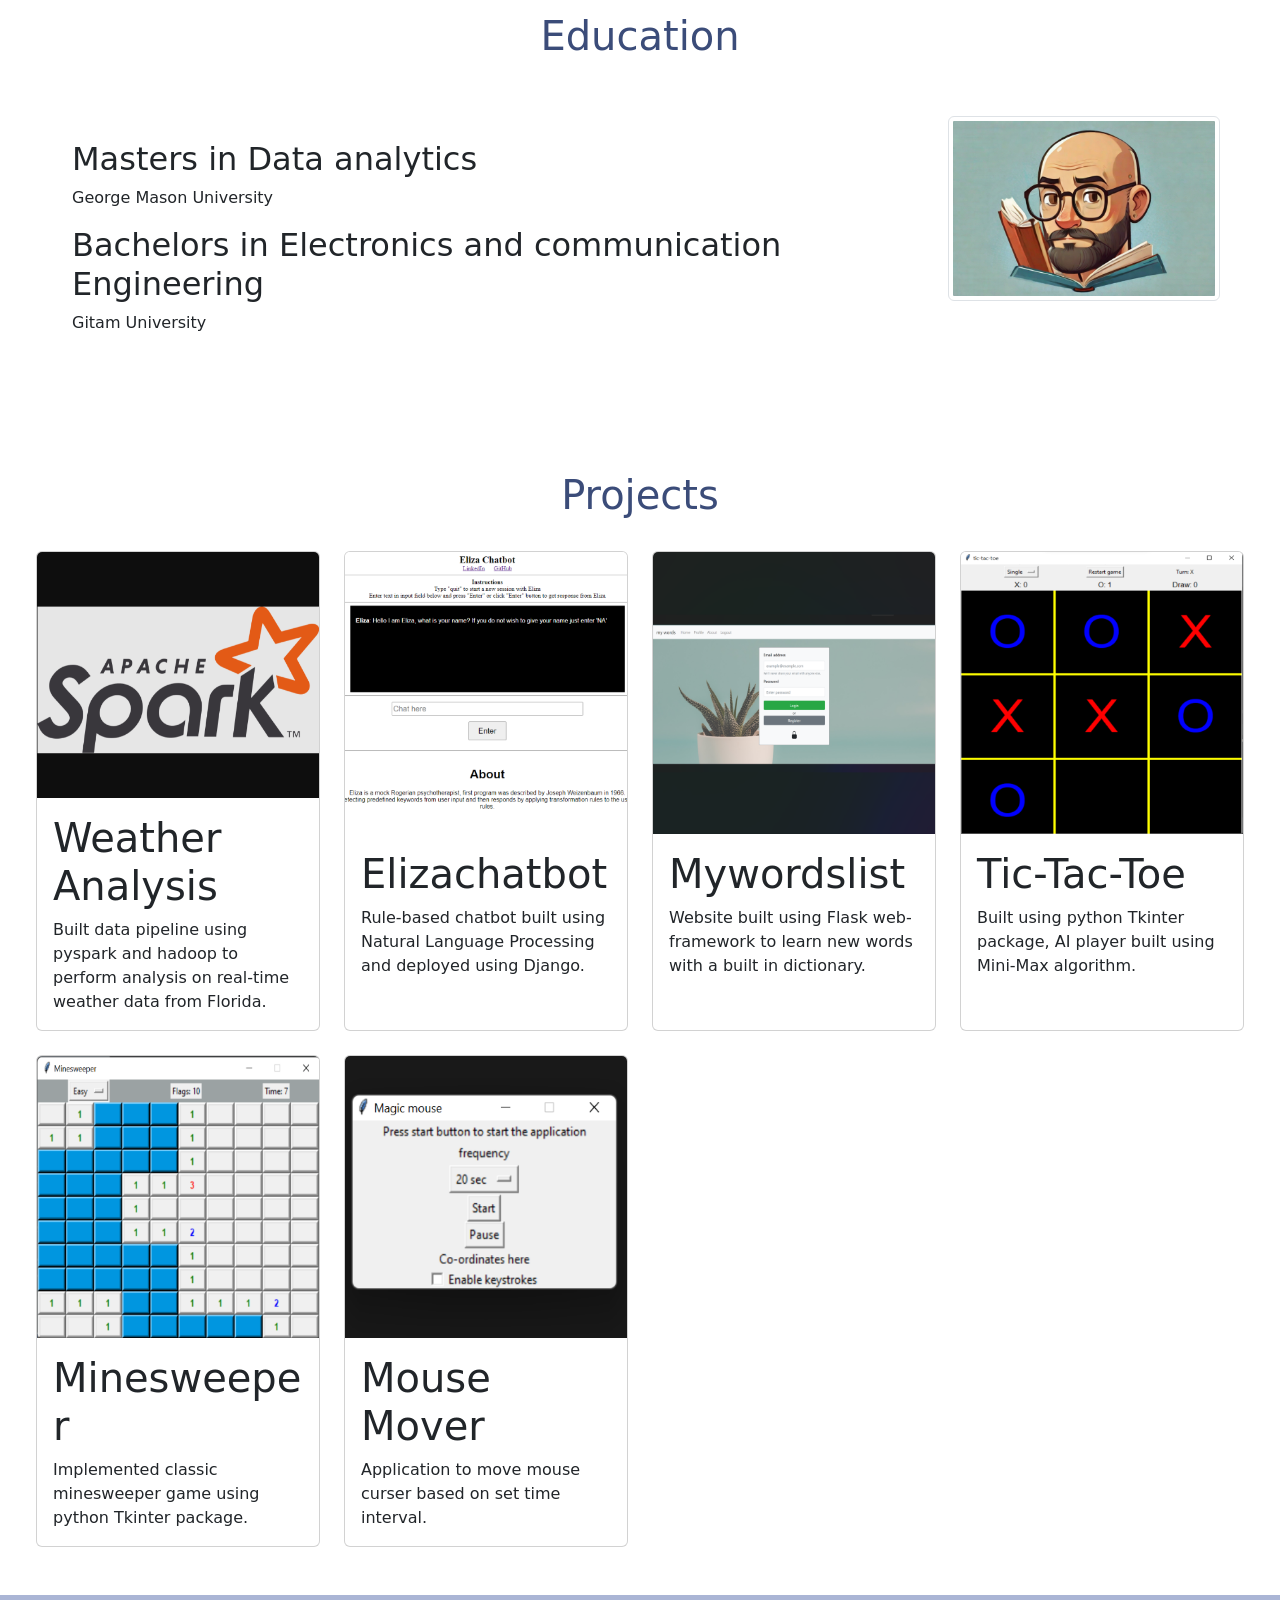
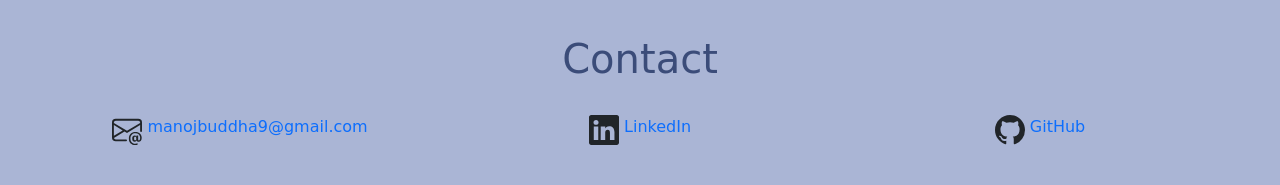
==== commit 4611481a: "added glic work experience" ====
--- a/index.html
+++ b/index.html
@@ -34,6 +34,9 @@
                                         <a class="nav-link" href="#experience">Experience</a>
                                     </li>
                                     <li class="nav-item">
+                                        <a class="nav-link" href="#certifications">Certifications</a>
+                                    </li>
+                                    <li class="nav-item">
                                         <a class="nav-link" href="#education">Education</a>
                                     </li>
                                     <li class="nav-item">
@@ -69,12 +72,13 @@
                                 GOT!) pioneering work in collecting and visualizing data to identify the cause of the
                                 cholera spread in 1854. I thoroughly enjoy working with data, particularly in building
                                 data pipelines, managing data infrastructure, and creating data visualizations.</p>
-                            
-                            <p>Over 4 𝐲𝐞𝐚𝐫𝐬 of professional experience and certified Databricks Data Engineer , I developed the ability to solve
+
+                            <p>Over 4 𝐲𝐞𝐚𝐫𝐬 of professional experience and certified Databricks Data Engineer , I
+                                developed the ability to solve
                                 complex problems and provide teams with valuable insights using data. I am proficient in
                                 various tools and technologies, including Python, Snowflake, DBT, AWS, ETL, and SQL.
                                 What sets me apart is my willingness to take on challenges that involve learning new
-                                technologies and tools.</p>                           
+                                technologies and tools.</p>
                             <p>Some of my achievements at work are listed below:</p>
                             <ul>
                                 <li>Worked on data cleaning and ingestion of bruise data to enable researchers to study
@@ -85,13 +89,16 @@
                             <p>If you're in search of a professional who can extract value from data or maintain data
                                 infrastructure, let's connect and discuss how I can leverage my expertise to provide
                                 valuable insights for your organization.</p>
-                            
-                            <p>In my free time, I enjoy learning new stuff, watching documentaries, swimming, hiking, and
+
+                            <p>In my free time, I enjoy learning new stuff, watching documentaries, swimming, hiking,
+                                and
                                 cycling.</p>
-                            
+
                             <p>
-                                <strong>Skills:</strong> Python, SQL, AWS, Azure, Databricks, Hadoop, Amazon Redshift, AWS Glue, Docker,
-                                ETL, Data Warehousing, Data Modeling, Apache Spark, PySpark, Machine Learning, Agile, Data
+                                <strong>Skills:</strong> Python, SQL, AWS, Azure, Databricks, Hadoop, Amazon Redshift,
+                                AWS Glue, Docker,
+                                ETL, Data Warehousing, Data Modeling, Apache Spark, PySpark, Machine Learning, Agile,
+                                Data
                                 Visualization, DBT, Snowflake, NoSQL, R, SageMaker, MongoDB, NLTK, Natural Language
                                 Processing."
                             </p>
@@ -108,23 +115,42 @@
                     <h1>Experience</h1>
                 </div>
                 <div class="row p-6 ms-5">
-                    <div class="col-2 experience-nav p-2">
+                    <div class="col-sm-6 col-md-2 experience-nav p-2">
                         <ul>
+                            <li id="glic" class="p-2"><a>Guardian Life</a></li>
                             <li id="gmu2" class="p-2"><a>George Mason University</a></li>
                             <li id="intern" class="p-2"><a>Paymerang</a></li>
                             <li id="gmu1" class="p-2"><a>George Mason University</a></li>
                             <li id="tcs" class="p-2"><a>TCS</a></li>
                         </ul>
                     </div>
-                    <div class="col-10">
+                    <div class="col-sm-6 col-md-10">
+                        <div class="info-glic" id="experience-info-glic">
+                            <strong>Senior Data Engineer</strong><br>
+                            <i>Jan 2024 - Present</i><br>
+                            <ul>
+                                <li>
+                                    <p>Migrated data pipelines from AWS EMR to Databricks.</p>
+                                </li>
+                            </ul>
+                            <ul>
+                                <li>
+                                    <p>Built scripts using pyspark in databricks notebook to compare data from
+                                        production and pre-prod.</p>
+                                </li>
+                            </ul>
+                        </div>
                         <div class="info-gmu2" id="experience-info-gmu2">
                             <strong>Data Engineer</strong><br>
-                            <i>Jul 2023 - Present</i><br>
-                            <ul>
-                                <li>
-                                    <p>Transformed and cleaned bruise data, which was collected as part of research and uploaded
-                                        the data to database. That helped researchers study bruises and devise better system to
-                                        document bruises and there by help bring justice to domestic violence victims.</p>
+                            <i>Jul 2023 - Jan 2024</i><br>
+                            <ul>
+                                <li>
+                                    <p>Transformed and cleaned bruise data, which was collected as part of research and
+                                        uploaded
+                                        the data to database. That helped researchers study bruises and devise better
+                                        system to
+                                        document bruises and there by help bring justice to domestic violence victims.
+                                    </p>
                                 </li>
                             </ul>
                             <ul>
@@ -145,15 +171,19 @@
                             <i>Jun 2022 - Aug 2022</i><br>
                             <ul>
                                 <li>
-                                    <p>Got hands-on experience with data lakes and data visualization tools like AWS QuickSight.
+                                    <p>Got hands-on experience with data lakes and data visualization tools like AWS
+                                        QuickSight.
                                     </p>
                                 </li>
                                 <li>
-                                    <p>Analyzed how data is moved between different tools in a data pipeline and how data
-                                        modeling concepts are applied to database that stores financial transactions.</p>
-                                </li>
-                                <li>
-                                    <p>Regularly interacted with various teams and translated the teams requirements to business
+                                    <p>Analyzed how data is moved between different tools in a data pipeline and how
+                                        data
+                                        modeling concepts are applied to database that stores financial transactions.
+                                    </p>
+                                </li>
+                                <li>
+                                    <p>Regularly interacted with various teams and translated the teams requirements to
+                                        business
                                         solutions.</p>
                                 </li>
                             </ul>
@@ -163,11 +193,13 @@
                             <i>Oct 2018 - 2021</i><br>
                             <ul>
                                 <li>
-                                    <p>Worked with the Break Through Tech team to clean data from student surveys and transform
+                                    <p>Worked with the Break Through Tech team to clean data from student surveys and
+                                        transform
                                         it into a format accepted by salesforce.</p>
                                 </li>
                                 <li>
-                                    <p>Analyzed the data using visualizations and salesforce dashboard and identify ways to
+                                    <p>Analyzed the data using visualizations and salesforce dashboard and identify ways
+                                        to
                                         improve program.</p>
                                 </li>
                             </ul>
@@ -177,8 +209,10 @@
                             <i>Oct 2018 - Aug 2021</i><br>
                             <ul>
                                 <li>
-                                    <p>Collaborated with support teams and identified ways to reduce manual workload for the
-                                        team and develop scripts and tools to save time for the team. Worked on data pipelines
+                                    <p>Collaborated with support teams and identified ways to reduce manual workload for
+                                        the
+                                        team and develop scripts and tools to save time for the team. Worked on data
+                                        pipelines
                                         to integrate data from servers into an application.</p>
                                 </li>
                                 <li>
@@ -190,6 +224,16 @@
                 </div>
             </div>
         </section>
+        <!-- <section id="Certifications" class="p-4"></section>
+            <div class="container-fluid">
+                <div class="row id-heading p-4">
+                    <h1>Certifications</h1>
+                </div>
+
+                <h2>Databricks Certified Data Engineer Associate</h2>
+                <p>certifiate link</p>                
+            </div>
+        </section> -->
         <section id="education" class="p-4">
             <div class="container-fluid">
                 <div class="row id-heading p-4">
@@ -220,16 +264,18 @@
                             <img src="./Images/apachespark1.png" class="card-img-top" alt="elizachatbot1">
                             <div class="card-body">
                                 <h1 class="card-title">Weather Analysis</h1>
-                                <p class="card-text">Built data pipeline using pyspark and hadoop to perform analysis on real-time weather data from Florida.</p>
-                            </div>
-                        </div>
-                    </div>                    
+                                <p class="card-text">Built data pipeline using pyspark and hadoop to perform analysis on
+                                    real-time weather data from Florida.</p>
+                            </div>
+                        </div>
+                    </div>
                     <div class="col-sm-12 col-md-6 col-lg-3 pb-4 d-flex justify-content-center">
                         <div class="card" style="width: 20rem;">
                             <img src="./Images/elizachatbot1.png" class="card-img-top" alt="elizachatbot1">
                             <div class="card-body">
                                 <h1 class="card-title">Elizachatbot</h1>
-                                <p class="card-text">Rule-based chatbot built using Natural Language Processing and deployed using Django.</p>
+                                <p class="card-text">Rule-based chatbot built using Natural Language Processing and
+                                    deployed using Django.</p>
                             </div>
                         </div>
                     </div>
@@ -238,7 +284,8 @@
                             <img src="./Images/mywordslist1.png" class="card-img-top" alt="elizachatbot1">
                             <div class="card-body">
                                 <h1 class="card-title">Mywordslist</h1>
-                                <p class="card-text">Website built using Flask web-framework to learn new words with a built in dictionary.</p>
+                                <p class="card-text">Website built using Flask web-framework to learn new words with a
+                                    built in dictionary.</p>
                             </div>
                         </div>
                     </div>
@@ -247,7 +294,8 @@
                             <img src="./Images/tictactoe1.png" class="card-img-top" alt="elizachatbot1">
                             <div class="card-body">
                                 <h1 class="card-title">Tic-Tac-Toe</h1>
-                                <p class="card-text">Built using python Tkinter package, AI player built using Mini-Max algorithm.</p>
+                                <p class="card-text">Built using python Tkinter package, AI player built using Mini-Max
+                                    algorithm.</p>
                             </div>
                         </div>
                     </div>
@@ -256,7 +304,8 @@
                             <img src="./Images/minesweeper1.png" class="card-img-top" alt="elizachatbot1">
                             <div class="card-body">
                                 <h1 class="card-title">Minesweeper</h1>
-                                <p class="card-text">Implemented classic minesweeper game using python Tkinter package.</p>
+                                <p class="card-text">Implemented classic minesweeper game using python Tkinter package.
+                                </p>
                             </div>
                         </div>
                     </div>
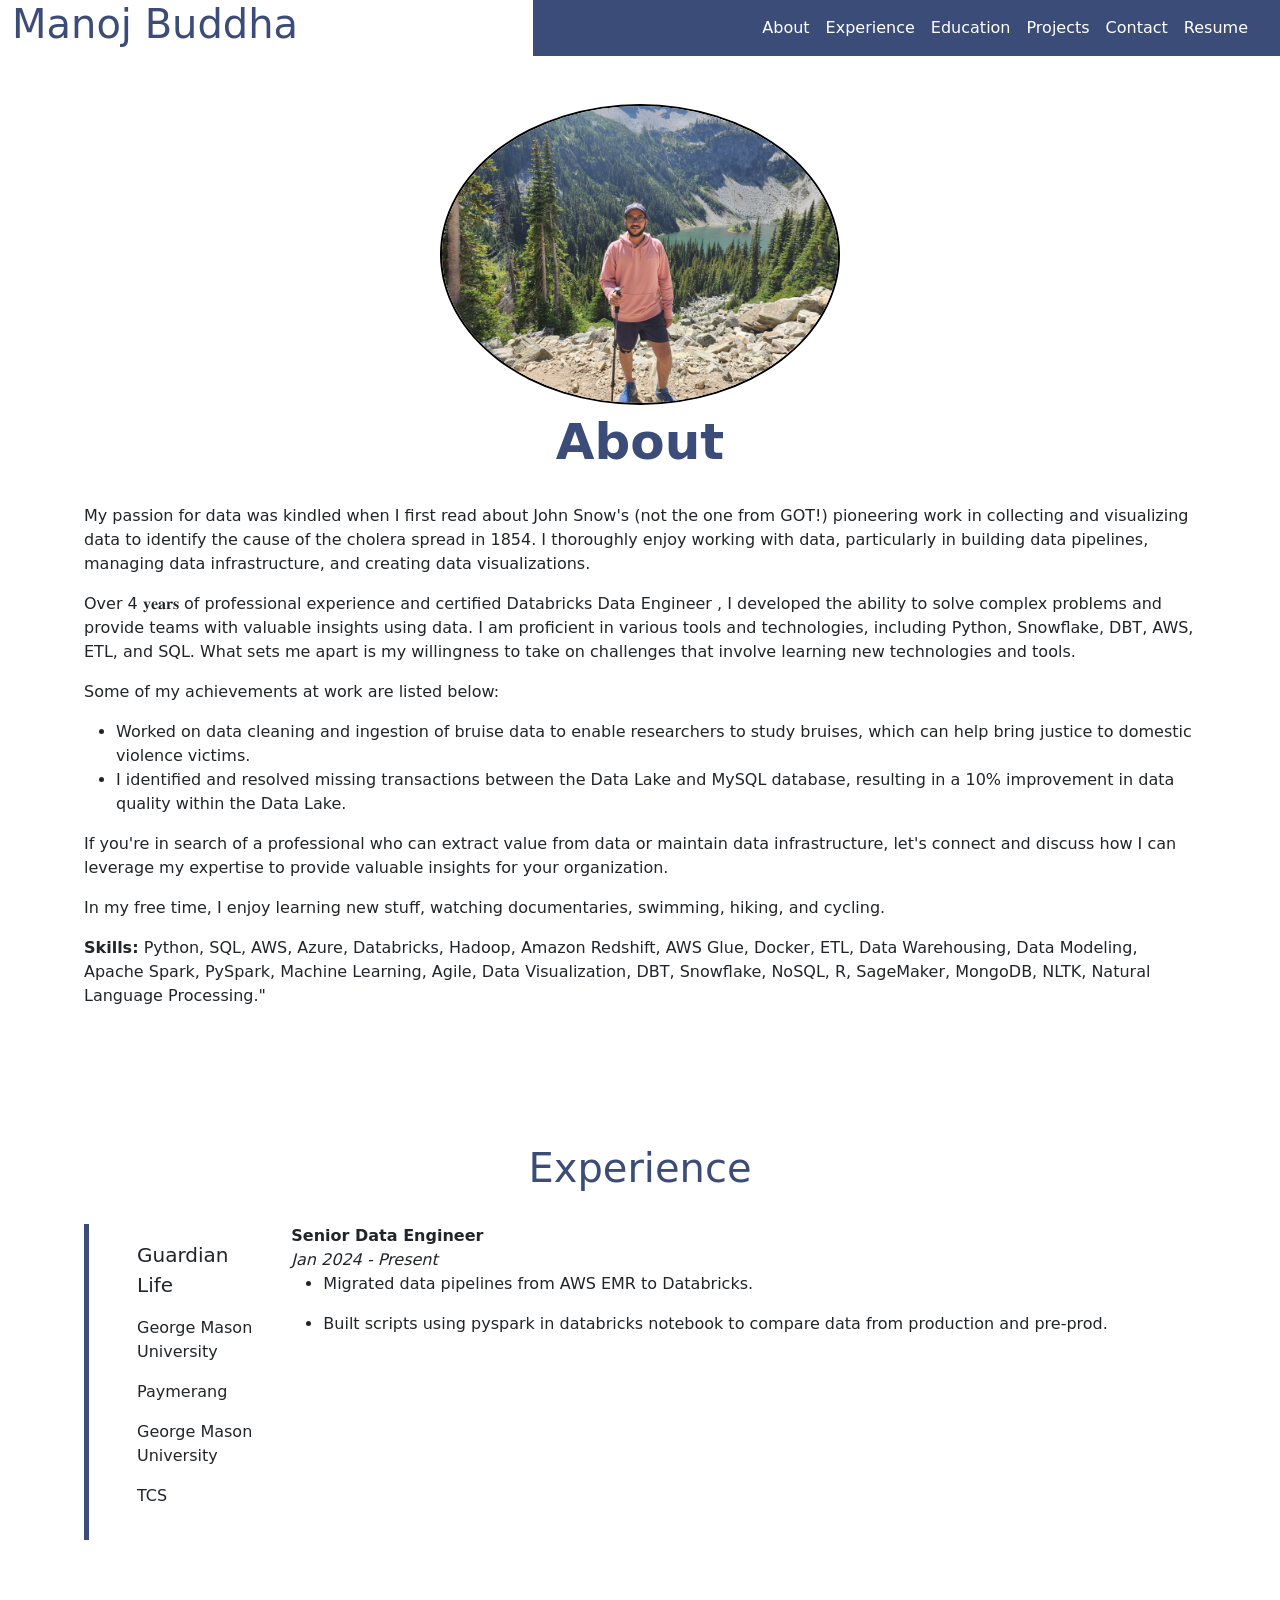
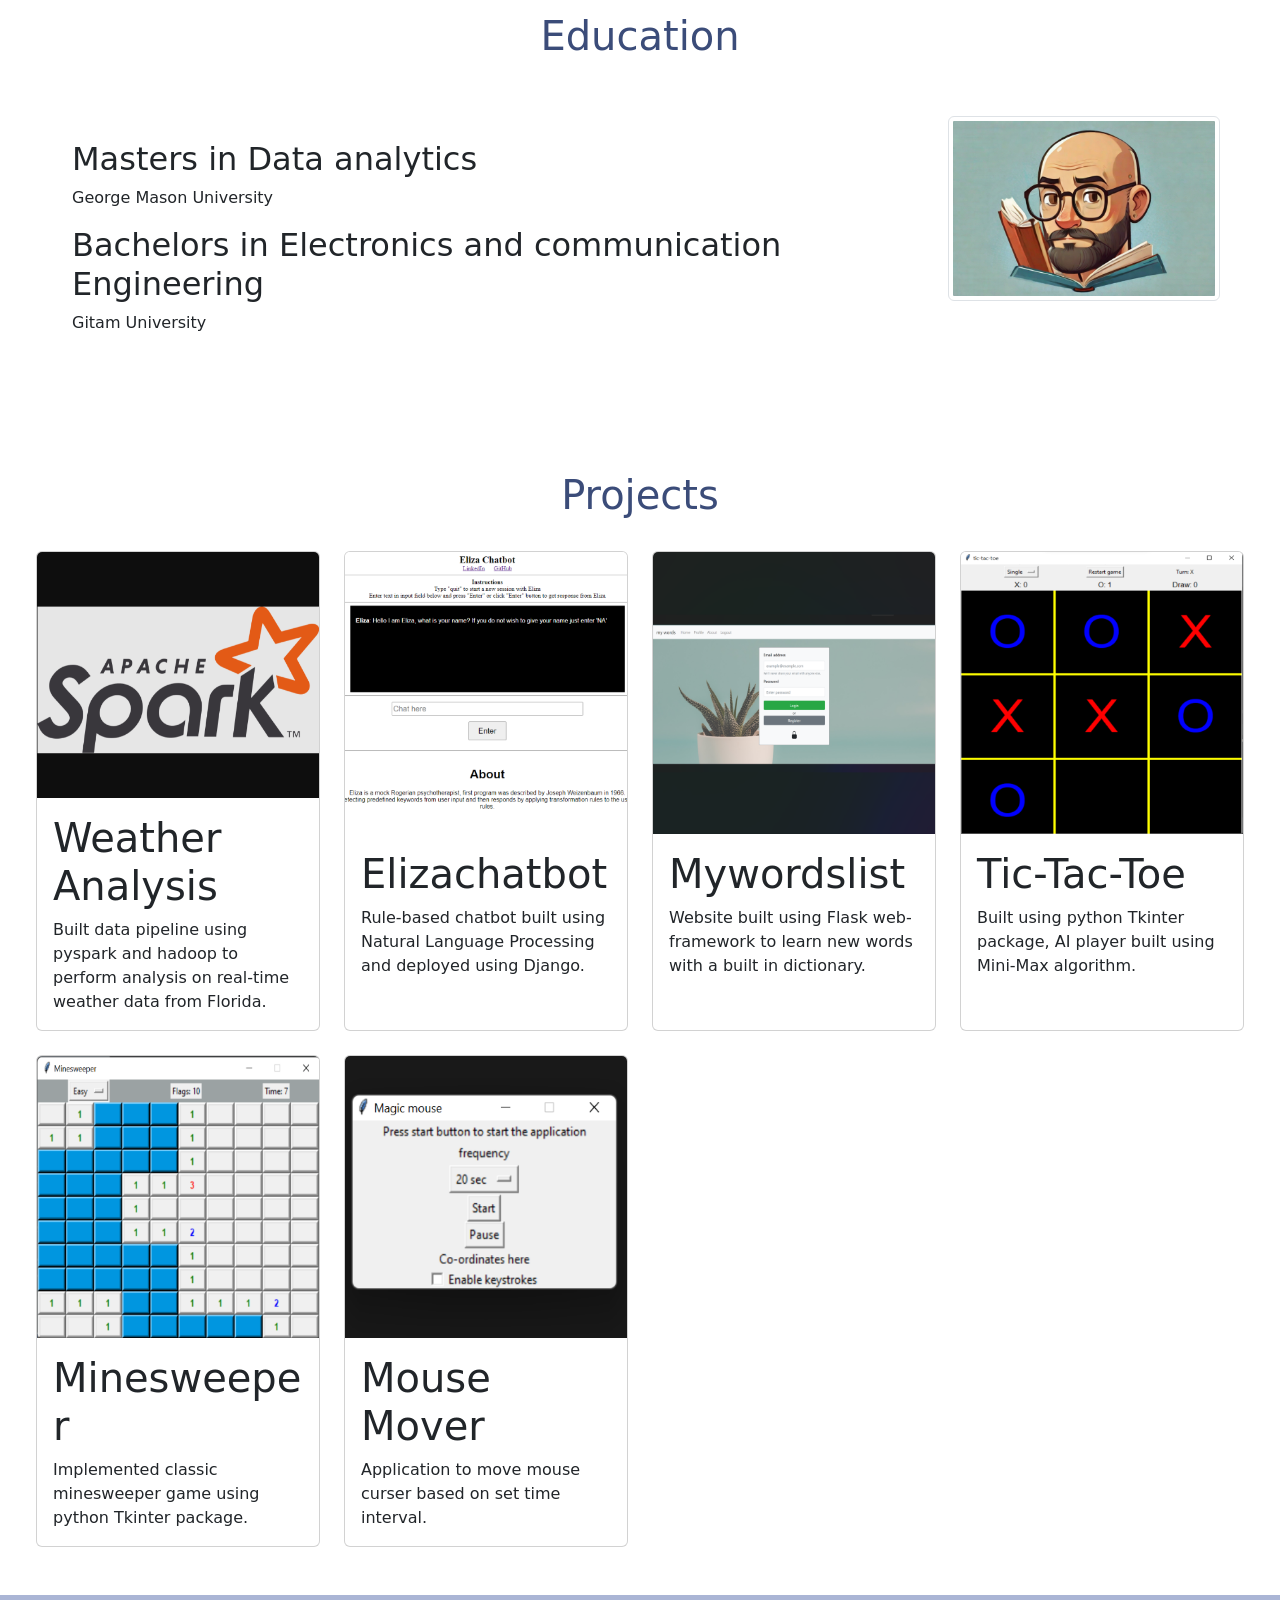
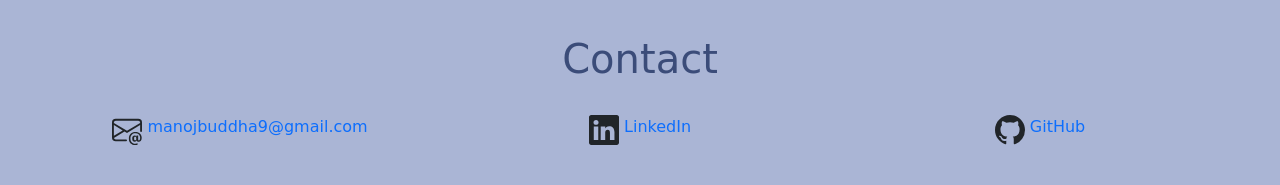
==== commit bd27f80b: "removed certifications" ====
--- a/index.html
+++ b/index.html
@@ -33,9 +33,9 @@
                                     <li class="nav-item">
                                         <a class="nav-link" href="#experience">Experience</a>
                                     </li>
-                                    <li class="nav-item">
+                                    <!-- <li class="nav-item">
                                         <a class="nav-link" href="#certifications">Certifications</a>
-                                    </li>
+                                    </li> -->
                                     <li class="nav-item">
                                         <a class="nav-link" href="#education">Education</a>
                                     </li>
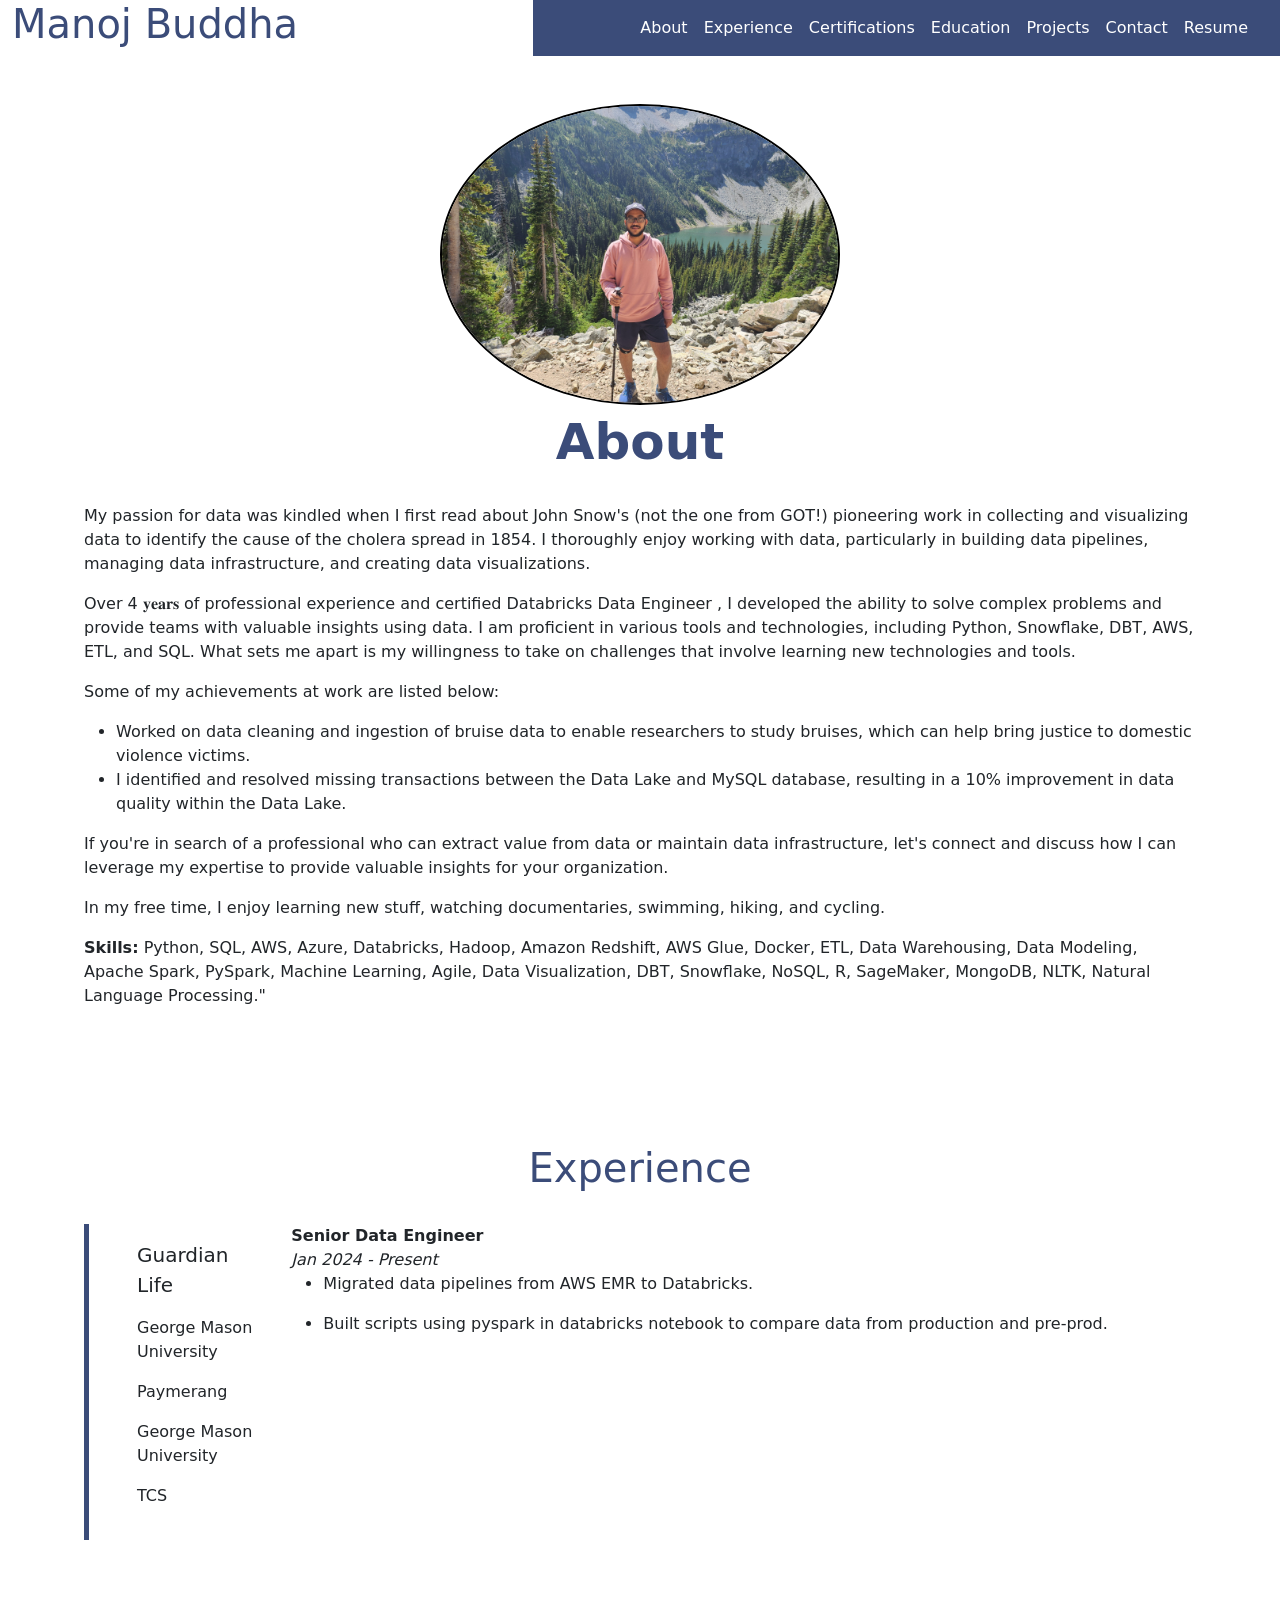
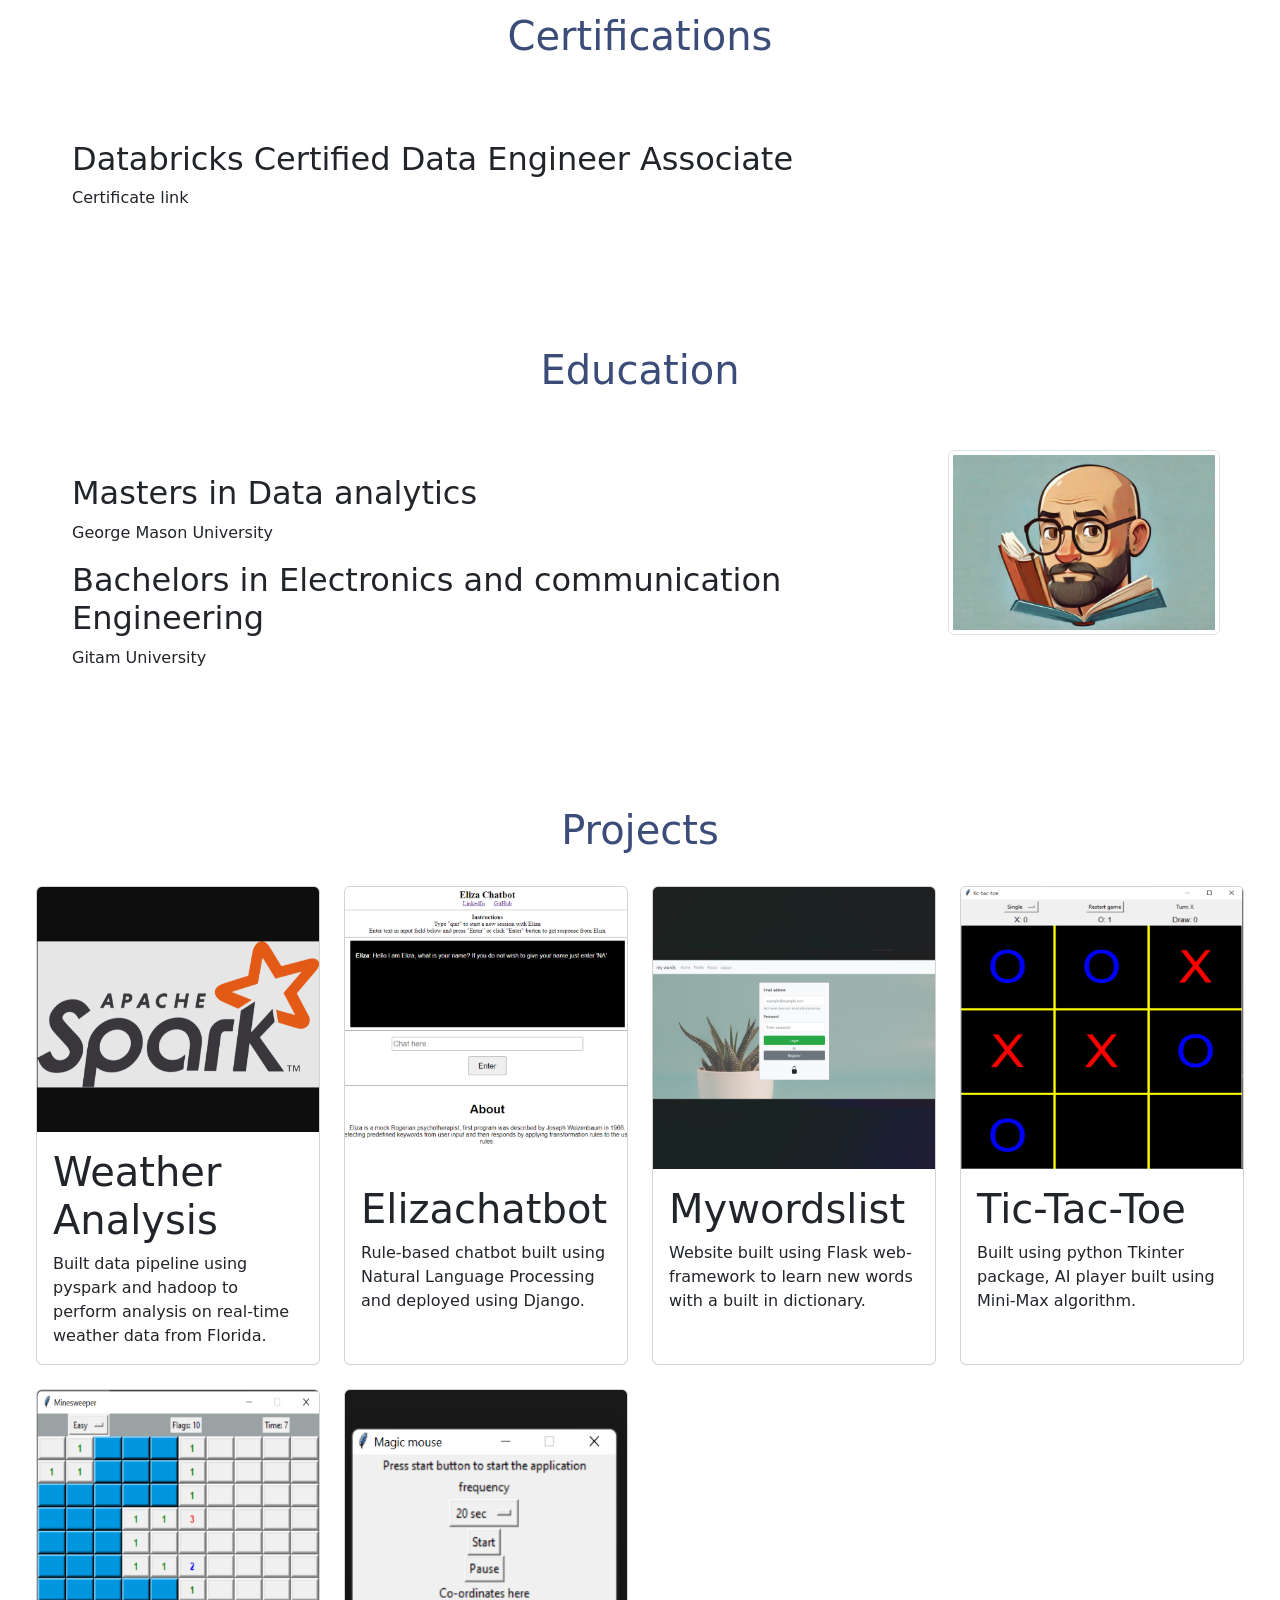
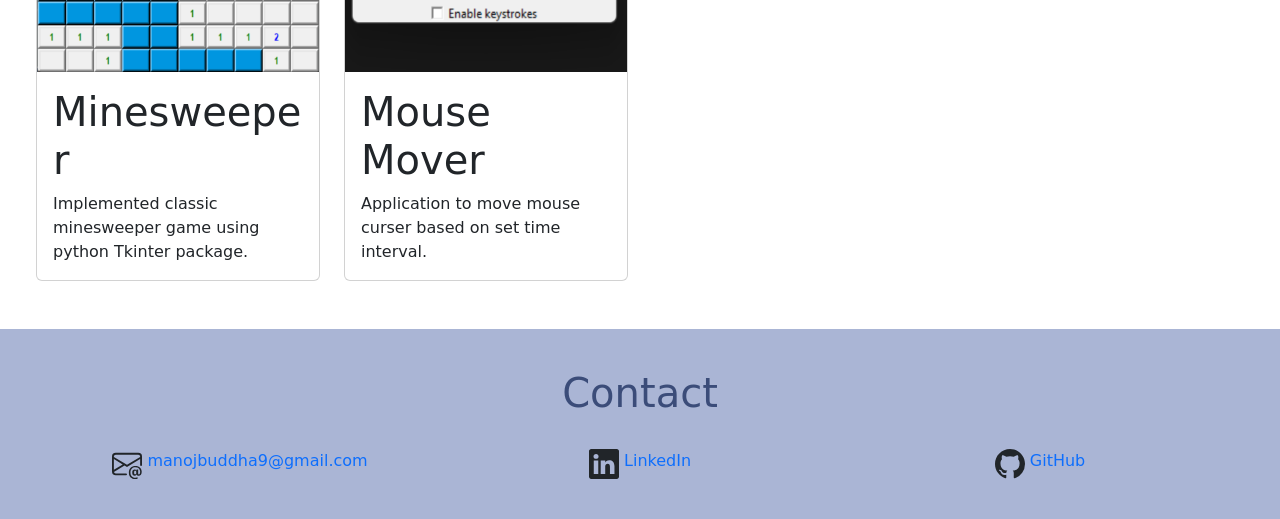
==== commit f9d75de8: "added certifications" ====
--- a/index.html
+++ b/index.html
@@ -33,9 +33,9 @@
                                     <li class="nav-item">
                                         <a class="nav-link" href="#experience">Experience</a>
                                     </li>
-                                    <!-- <li class="nav-item">
+                                    <li class="nav-item">
                                         <a class="nav-link" href="#certifications">Certifications</a>
-                                    </li> -->
+                                    </li>
                                     <li class="nav-item">
                                         <a class="nav-link" href="#education">Education</a>
                                     </li>
@@ -224,16 +224,18 @@
                 </div>
             </div>
         </section>
-        <!-- <section id="Certifications" class="p-4"></section>
+        <section id="certifications" class="p-4">
             <div class="container-fluid">
                 <div class="row id-heading p-4">
                     <h1>Certifications</h1>
                 </div>
-
-                <h2>Databricks Certified Data Engineer Associate</h2>
-                <p>certifiate link</p>                
-            </div>
-        </section> -->
+                <div class="row p-4">
+                    <div class="col-9 p-4">
+                        <h2>Databricks Certified Data Engineer Associate</h2>
+                        <p>Certificate link</p>
+                    </div>
+                </div>           
+        </section>
         <section id="education" class="p-4">
             <div class="container-fluid">
                 <div class="row id-heading p-4">
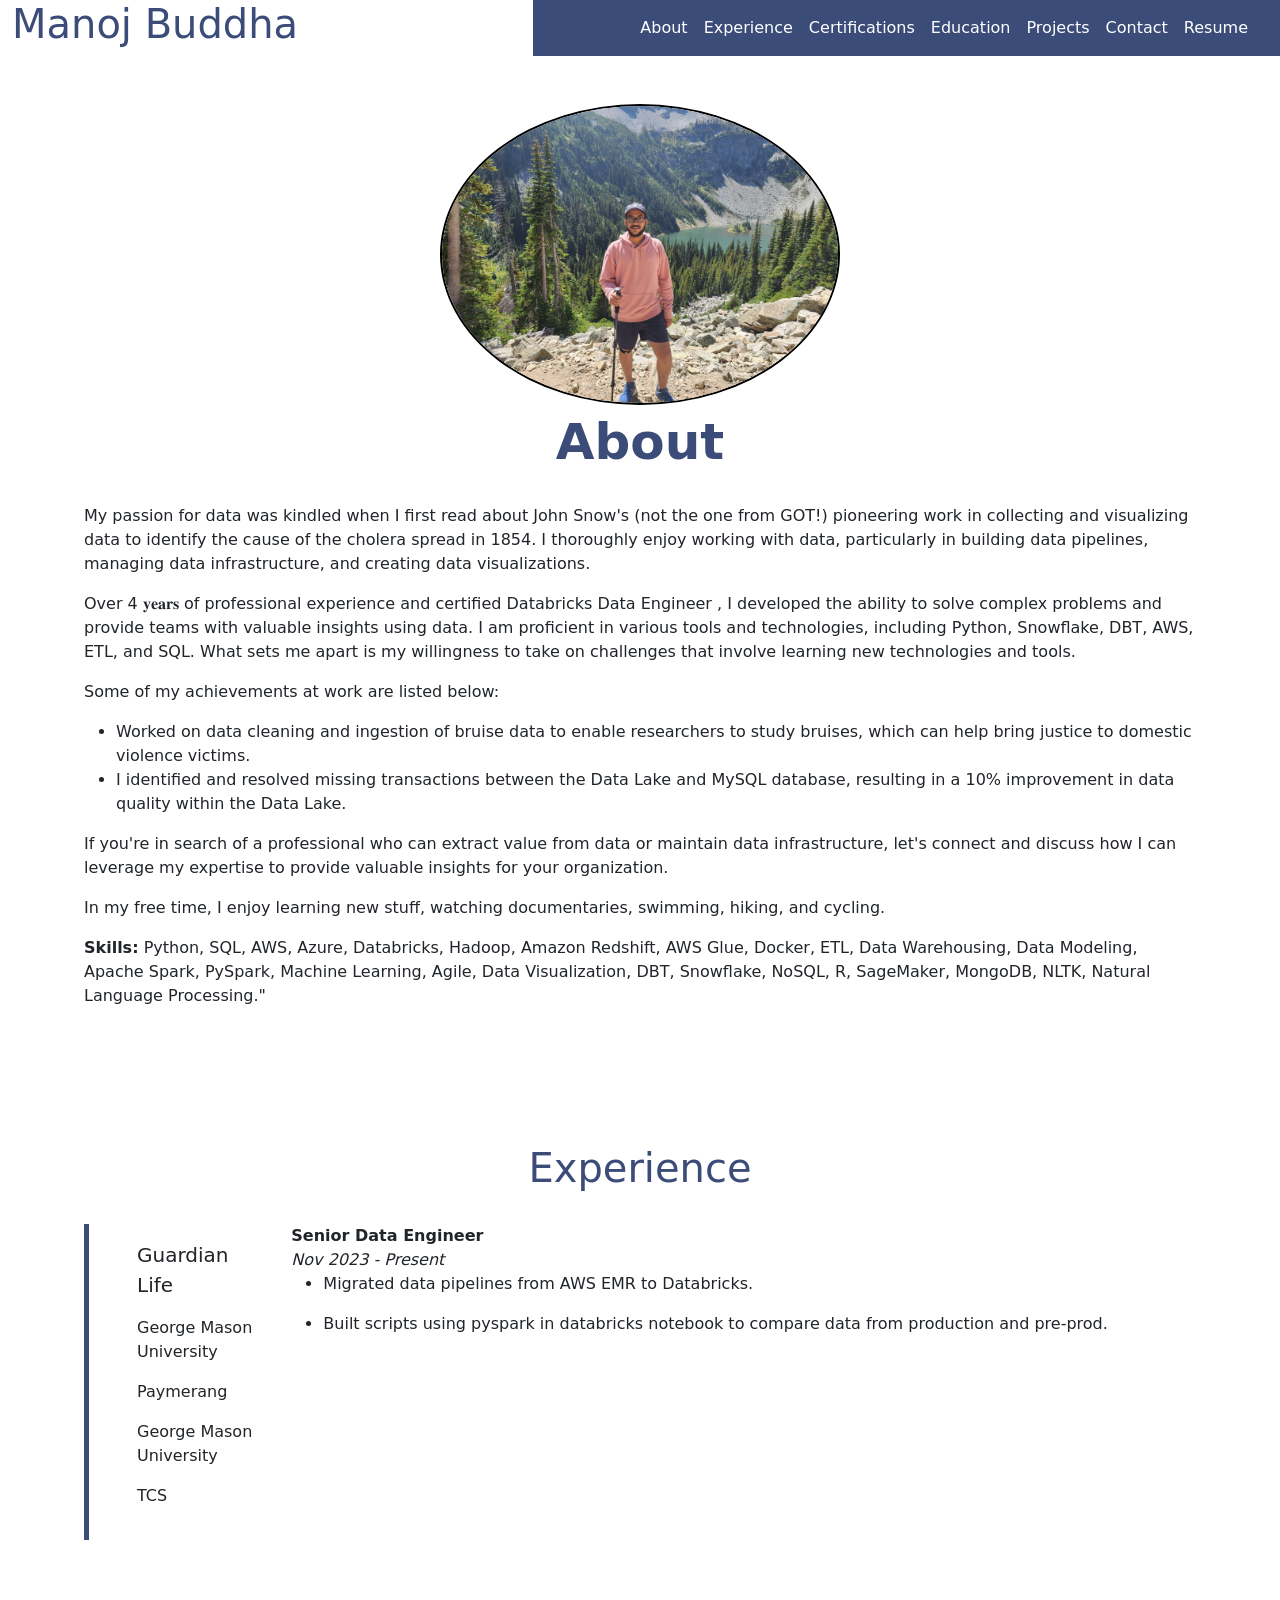
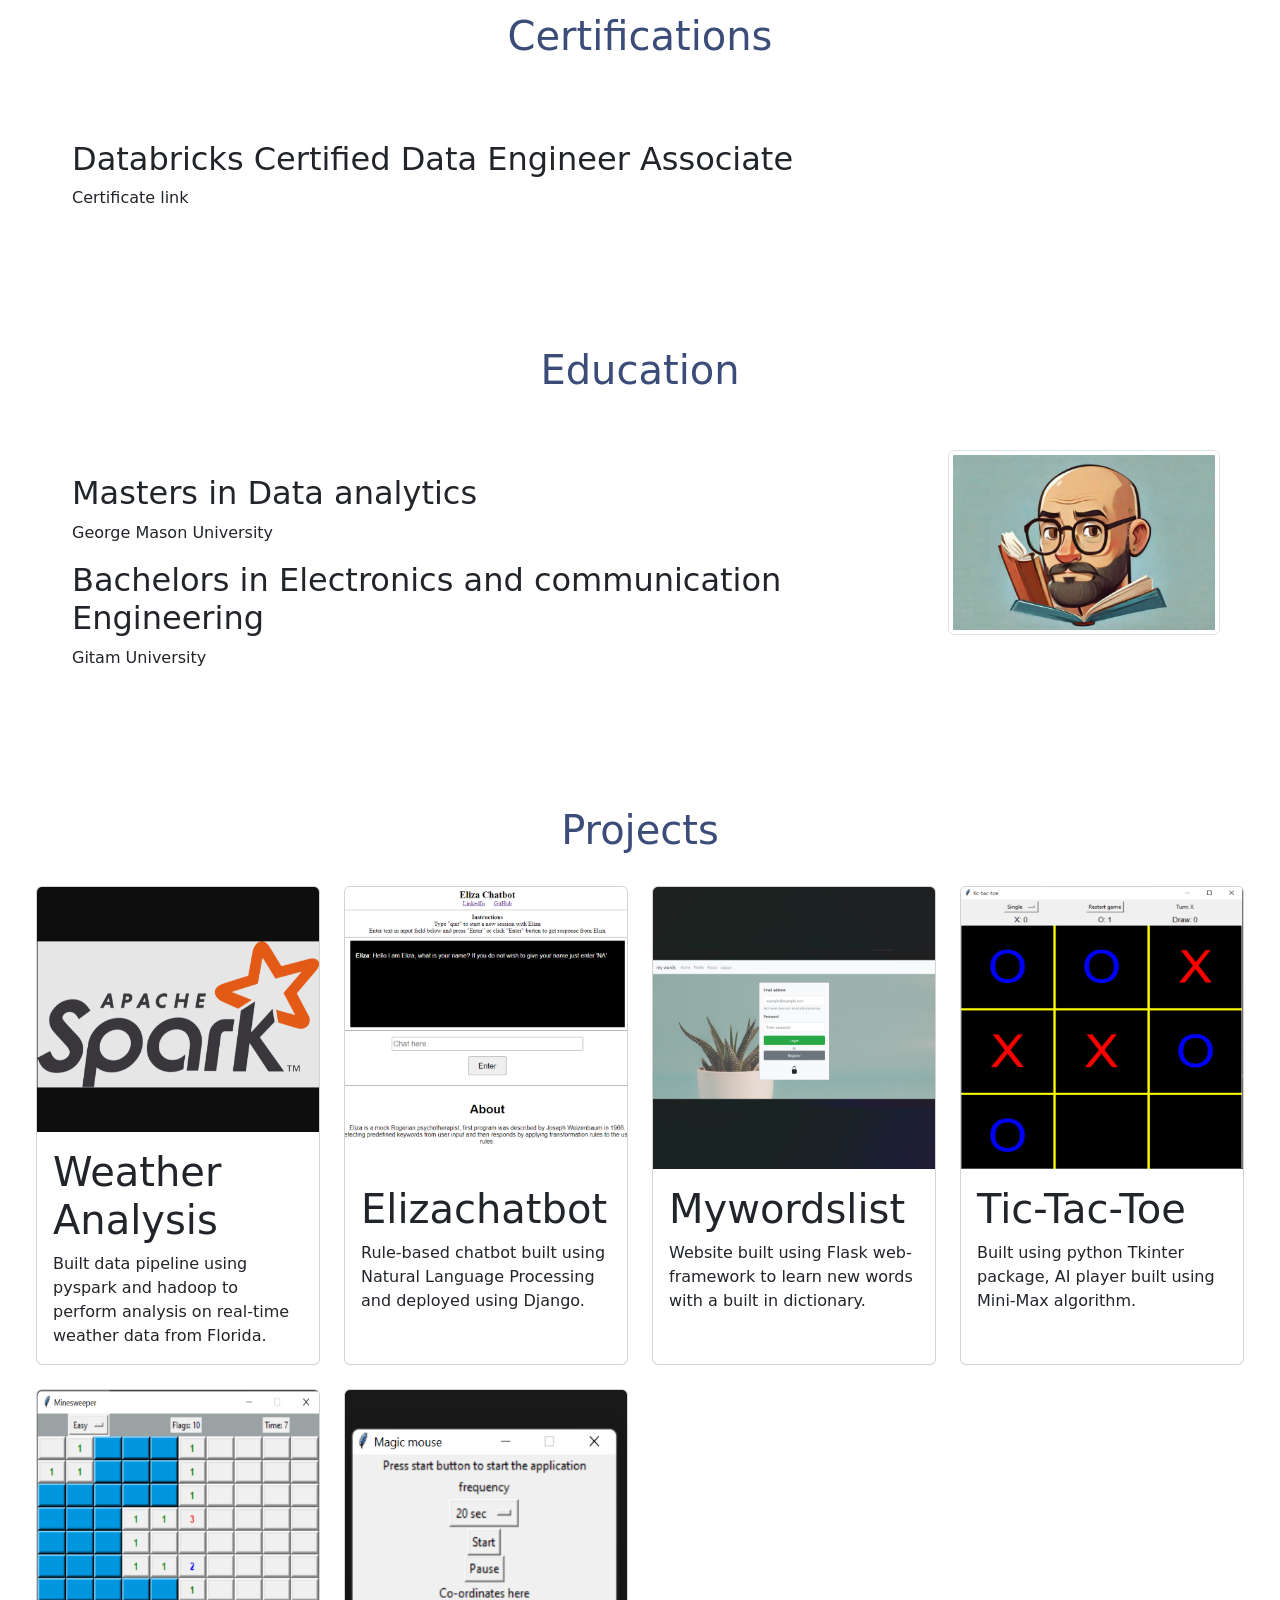
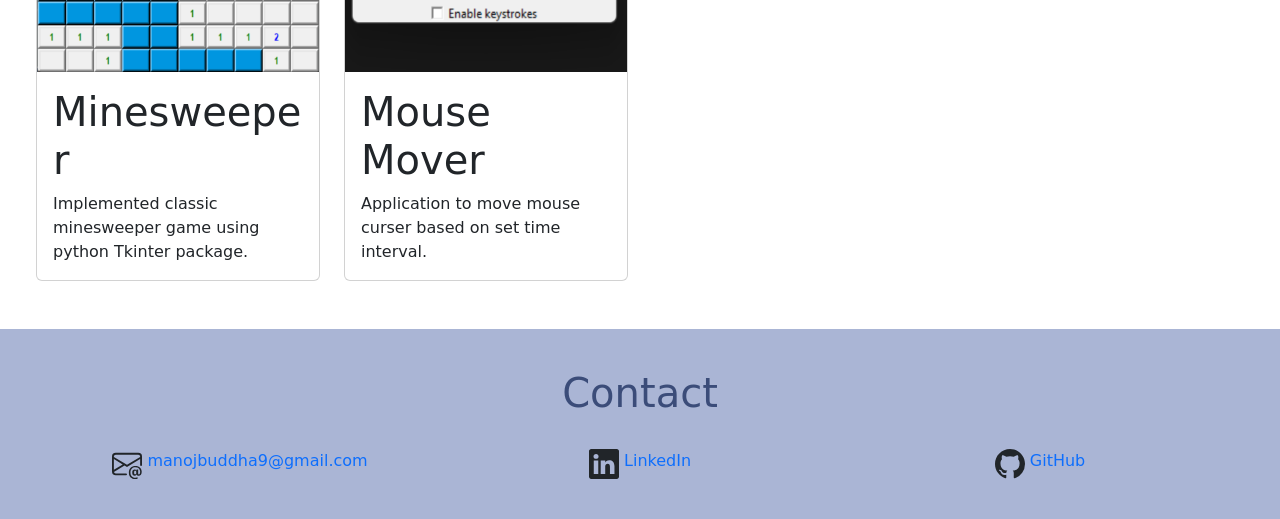
==== commit b137a0b5: "experiance updates" ====
--- a/index.html
+++ b/index.html
@@ -127,7 +127,7 @@
                     <div class="col-sm-6 col-md-10">
                         <div class="info-glic" id="experience-info-glic">
                             <strong>Senior Data Engineer</strong><br>
-                            <i>Jan 2024 - Present</i><br>
+                            <i>Nov 2023 - Present</i><br>
                             <ul>
                                 <li>
                                     <p>Migrated data pipelines from AWS EMR to Databricks.</p>
